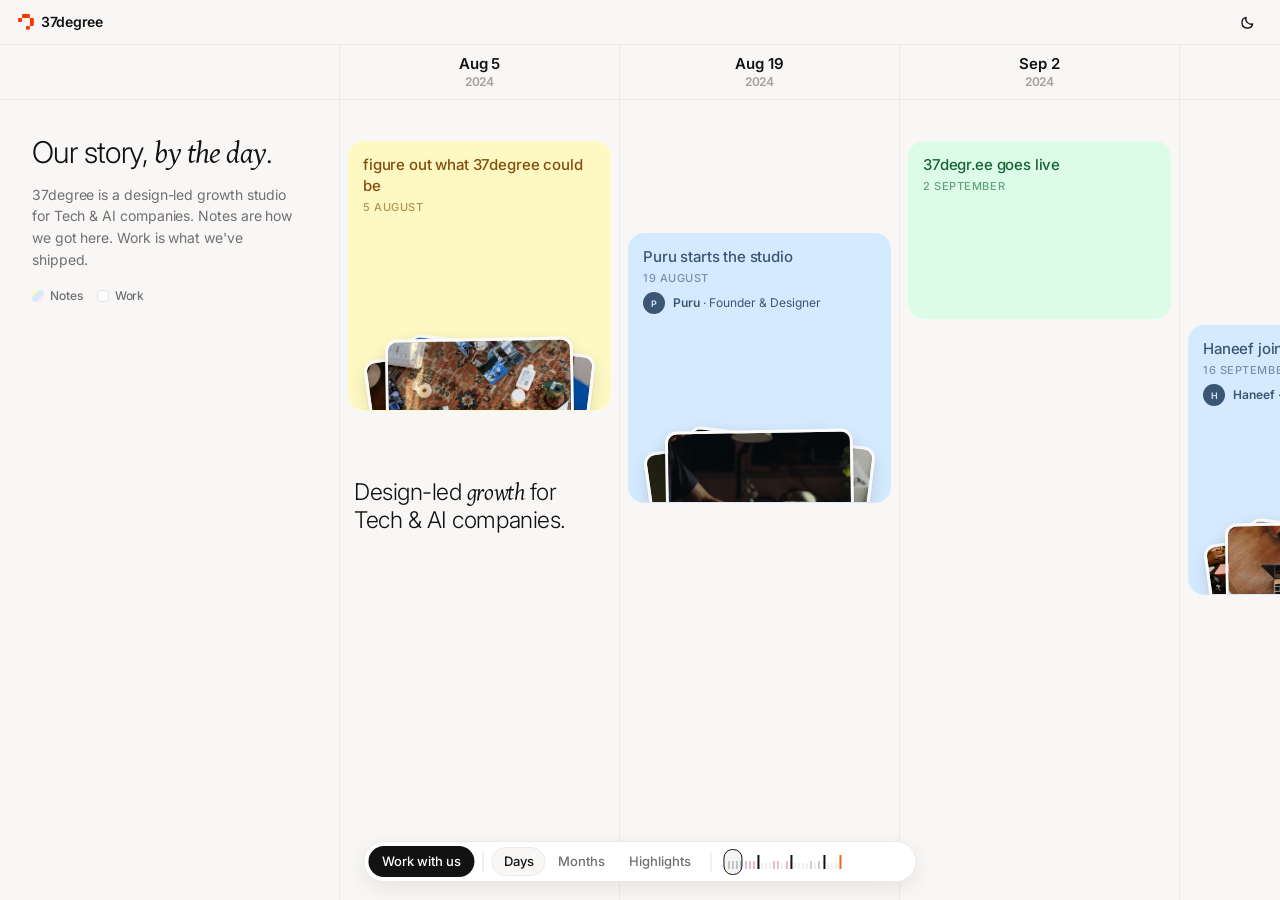
==== index.html @ 948eab40 "37degree studio calendar site The studio's story and case studies told as a calendar, inspired by am" ====
<!doctype html>
<html lang="en">
<head>
  <meta charset="utf-8">
  <meta name="viewport" content="width=device-width, initial-scale=1">
  <title>37degree — Calendar</title>
  <meta name="description" content="Our calendar. How 37degree started, and everything we've shipped since — on the day it happened.">
  <link rel="icon" href="assets/img/mark.svg" type="image/svg+xml">
  <link rel="preconnect" href="https://fonts.googleapis.com">
  <link rel="preconnect" href="https://fonts.gstatic.com" crossorigin>
  <link href="https://fonts.googleapis.com/css2?family=Gentium+Plus:ital@1&family=Inter:wght@300;400;500;600&display=swap" rel="stylesheet">
  <link rel="stylesheet" href="css/site.css">
  <script>try { const t = localStorage.getItem('37cal.theme'); if (t) document.documentElement.dataset.theme = t; } catch (_) {}</script>
</head>
<body>
  <div class="strip">
    <span class="mark" aria-label="37degree">
      <svg viewBox="140 140 560 560" width="16" height="16" aria-hidden="true"><path fill="#FF3600" d="M172.635 281.507c-15.807 0-28.621 12.79-28.621 28.568v80.357c0 15.778 12.814 28.568 28.621 28.568h80.25c15.808 0 28.622-12.79 28.622-28.568V281.507zm137.494-137.493c-15.808 0-28.622 12.79-28.622 28.568v108.925H419V144.014zm137.493 412.479c-15.807 0-28.622 12.791-28.622 28.569v80.356c0 15.778 12.815 28.569 28.622 28.569h80.25c15.807 0 28.622-12.791 28.622-28.569V556.493zM419 144.014v137.493h137.494V172.582c0-15.778-12.815-28.568-28.622-28.568zm137.494 137.493V419h137.493V310.075c0-15.778-12.815-28.568-28.622-28.568zm0 137.493v137.493h108.871c15.807 0 28.622-12.79 28.622-28.568V419z"/></svg>
      37degree
    </span>
    <button class="theme-btn" aria-label="Switch light or dark">
      <svg class="moon" width="15" height="15" viewBox="0 0 16 16" aria-hidden="true"><path d="M13.5 9.6A5.8 5.8 0 0 1 6.4 2.5a5.8 5.8 0 1 0 7.1 7.1Z" fill="none" stroke="currentColor" stroke-width="1.4" stroke-linejoin="round"/></svg>
      <svg class="sun" width="15" height="15" viewBox="0 0 16 16" aria-hidden="true"><circle cx="8" cy="8" r="3" fill="none" stroke="currentColor" stroke-width="1.4"/><path d="M8 1.5v1.6M8 12.9v1.6M1.5 8h1.6M12.9 8h1.6M3.4 3.4l1.1 1.1M11.5 11.5l1.1 1.1M3.4 12.6l1.1-1.1M11.5 4.5l1.1-1.1" stroke="currentColor" stroke-width="1.4" stroke-linecap="round"/></svg>
    </button>
  </div>

  <main class="stage">
    <div class="timeline" tabindex="0" aria-label="Studio calendar, scroll sideways"><div class="track"></div></div>
    <div class="agenda" aria-label="Studio calendar"></div>
  </main>

  <div class="dynbar">
    <a class="dyn-cta" href="mailto:puru@37degr.ee?cc=haneef@37degr.ee&amp;subject=Work%20with%2037degree">Work with us</a>
    <span class="dyn-div" aria-hidden="true"></span>
    <div class="dyn-seg" role="radiogroup" aria-label="Zoom level">
      <span class="dyn-ind" aria-hidden="true"></span>
      <button role="radio" data-view="days">Days</button>
      <button role="radio" data-view="months">Months</button>
      <button role="radio" data-view="highlights">Highlights</button>
    </div>
    <span class="dyn-div" aria-hidden="true"></span>
    <div class="minimap" role="slider" tabindex="0" aria-label="Position in the timeline" aria-valuemin="0" aria-valuemax="100" aria-valuenow="0">
      <div class="minimap__ticks"></div>
      <div class="minimap__win"></div>
    </div>
    <div class="dyn-owner" aria-live="polite"><i class="dyn-av"></i><span class="dyn-who"></span></div>
  </div>

  <div class="focus" hidden></div>
  <div class="ghost" hidden></div>
  <div class="note" role="dialog" aria-modal="true" hidden></div>

  <div class="scrim" hidden></div>
  <div class="flylayer" aria-hidden="true"></div>
  <aside class="sheet" role="dialog" aria-modal="true" aria-label="Case study" hidden></aside>

  <script src="js/data.js"></script>
  <script src="js/app.js"></script>
</body>
</html>
---- css/site.css ----
/* 37degree — studio calendar, v2 */

:root {
  --ink: #121212;
  --ink-soft: #1C1C1C;
  --ink-2: #242424;
  --muted: #707070;
  --paper: #F9F7F6;
  --paper-2: #FFFFFF;
  --line: #E0E0E0;
  --line-2: #ECEAE8;
  --brand: #FD611E;
  --faint: #A3A09D;
  --veil: rgba(249, 247, 246, .58);
  --dark-img: #000;
  color-scheme: light;

  --font-sans: "Inter", system-ui, sans-serif;
  --font-accent: "Gentium Plus", Georgia, serif;

  --r-pill: 999px;
  --r-card: 16px;
  --r-big: 24px;
  --r-inner: 10px;

  --top: 44px;
  --head: 56px;
  --allday: 30px;
  --col: 280px;
  --rows: 7;
  --row: clamp(62px, calc((100vh - 44px - 56px - 30px - 96px) / 7), 92px);

  --ease: cubic-bezier(.2, .8, .2, 1);
  --spring: cubic-bezier(.3, 1.35, .5, 1);
  --float: 0 1px 2px rgba(18, 18, 18, .04), 0 18px 48px rgba(18, 18, 18, .10);
}

/* ── Dark ──────────────────────────────────────────── */
:root[data-theme="dark"] {
  --ink: #F1EEEA;
  --ink-soft: #D8D4CF;
  --muted: #9C9893;
  --paper: #121212;
  --paper-2: #1B1B1B;
  --line: #303030;
  --line-2: #272727;
  --faint: #66625E;
  --veil: rgba(18, 18, 18, .6);
  --float: 0 1px 2px rgba(0, 0, 0, .3), 0 18px 48px rgba(0, 0, 0, .45);
  color-scheme: dark;
}
@media (prefers-color-scheme: dark) {
  :root:not([data-theme="light"]) {
    --ink: #F1EEEA;
    --ink-soft: #D8D4CF;
    --muted: #9C9893;
    --paper: #121212;
    --paper-2: #1B1B1B;
    --line: #303030;
    --line-2: #272727;
    --faint: #66625E;
    --veil: rgba(18, 18, 18, .6);
    --float: 0 1px 2px rgba(0, 0, 0, .3), 0 18px 48px rgba(0, 0, 0, .45);
    color-scheme: dark;
  }
  :root:not([data-theme="light"]) .tint-yellow { --bg: #33301A; --fg: #FCE68A; }
  :root:not([data-theme="light"]) .tint-blue   { --bg: #1B2A3B; --fg: #BCD8FA; }
  :root:not([data-theme="light"]) .tint-pink   { --bg: #37202D; --fg: #F9C6E0; }
  :root:not([data-theme="light"]) .tint-green  { --bg: #18301F; --fg: #B6EFC9; }
  :root:not([data-theme="light"]) .tint-purple { --bg: #2A2038; --fg: #E2CCFB; }
  :root:not([data-theme="light"]) .tint-orange { --bg: #392517; --fg: #FDD3A8; }
}
:root[data-theme="dark"] .tint-yellow { --bg: #33301A; --fg: #FCE68A; }
:root[data-theme="dark"] .tint-blue   { --bg: #1B2A3B; --fg: #BCD8FA; }
:root[data-theme="dark"] .tint-pink   { --bg: #37202D; --fg: #F9C6E0; }
:root[data-theme="dark"] .tint-green  { --bg: #18301F; --fg: #B6EFC9; }
:root[data-theme="dark"] .tint-purple { --bg: #2A2038; --fg: #E2CCFB; }
:root[data-theme="dark"] .tint-orange { --bg: #392517; --fg: #FDD3A8; }

* { box-sizing: border-box; }
html, body {
  margin: 0; height: 100%;
  background: var(--paper); color: var(--ink);
  font: 400 15px/1.5 var(--font-sans);
  letter-spacing: -0.005em;
  -webkit-font-smoothing: antialiased;
  overflow: hidden;
}
button { font: inherit; color: inherit; background: none; border: 0; padding: 0; cursor: pointer; }
img { display: block; max-width: 100%; }
a { color: inherit; }
em { font-family: var(--font-accent); font-style: italic; font-weight: 400; }
:focus-visible { outline: 2px solid var(--ink); outline-offset: 3px; border-radius: 6px; }

.meta { font: 500 11px/1.2 var(--font-sans); letter-spacing: .05em; text-transform: uppercase; color: var(--muted); }
.pill {
  display: inline-flex; align-items: center; gap: 6px;
  padding: 5px 10px; border-radius: var(--r-pill);
  border: 1px solid var(--line); background: var(--paper-2);
  font: 500 12px/1 var(--font-sans); color: var(--ink); white-space: nowrap; text-decoration: none;
}
.btn {
  display: inline-flex; align-items: center; justify-content: center; gap: 8px;
  padding: 12px 18px; border-radius: 22px;
  font: 500 14px/1 var(--font-sans); letter-spacing: -0.01em; text-decoration: none;
  background: var(--ink); color: var(--paper-2); border: 1px solid var(--ink);
  transition: background .2s, border-color .2s, transform .15s;
}
.btn:hover { background: var(--brand); border-color: var(--brand); }
.btn:active { transform: scale(.97); }

/* ── Top strip: just the mark and one way in ─────────── */
.strip {
  position: fixed; inset: 0 0 auto 0; z-index: 40;
  height: var(--top);
  display: flex; align-items: center; justify-content: space-between;
  padding: 0 18px;
  background: var(--paper);
}
.mark { display: inline-flex; align-items: center; gap: 7px; font: 600 14px/1 var(--font-sans); letter-spacing: -0.02em; }
.strip__cta {
  font: 500 13px/1 var(--font-sans); text-decoration: none; color: var(--ink);
  padding: 8px 12px; border-radius: var(--r-pill); transition: background .2s, color .2s;
}
.strip__cta:hover { background: var(--ink); color: var(--paper-2); }

/* ── Timeline ───────────────────────────────────────── */
.stage { position: fixed; inset: var(--top) 0 0 0; }
.timeline { height: 100%; overflow: auto; scrollbar-width: none; overscroll-behavior: contain; }
.timeline::-webkit-scrollbar { display: none; }
.timeline:focus-visible { outline: none; }
.track { position: relative; display: flex; min-height: 100%; width: max-content; user-select: none; }

.col { position: relative; flex: 0 0 var(--col); border-right: 1px solid var(--line-2); }
.col-head {
  position: sticky; top: 0; z-index: 6;
  height: var(--head);
  display: flex; flex-direction: column; align-items: center; justify-content: center; gap: 1px;
  background: var(--paper);
  border-top: 1px solid var(--line-2);
  border-bottom: 1px solid var(--line-2);
}
.col-head .d { font: 600 15px/1.25 var(--font-sans); letter-spacing: -0.01em; }
.col-head .y { font: 600 12px/1.2 var(--font-sans); color: var(--faint); }
.col-body {
  display: grid;
  grid-template-rows: repeat(var(--rows), var(--row));
  column-gap: 6px;
  padding: calc(var(--allday) + 8px) 8px 96px;
}

.allday-bar {
  position: absolute; z-index: 5;
  top: calc(var(--head) + 6px); height: 22px;
  display: flex; align-items: center; gap: 6px;
  padding: 0 10px; border-radius: var(--r-pill);
  background: var(--paper-2); color: var(--ink); border: 1px solid var(--line);
  font: 500 11px/1 var(--font-sans); white-space: nowrap; overflow: hidden;
  transition: border-color .2s;
}
.allday-bar:hover { border-color: var(--ink); }
.allday-bar span { color: var(--muted); }

/* ── Cards: notes are pastel sticky notes, work is white ── */
.card {
  position: relative;
  display: flex; flex-direction: column; justify-content: space-between; gap: 8px;
  min-height: 0; min-width: 0;
  margin: 3px 0;
  padding: 12px 14px 13px;
  border-radius: var(--r-card);
  text-align: left;
  overflow: hidden;
  transition: transform .15s ease, opacity .3s;
}
button.card:hover { transform: scale(.97); }
button.card:active { transform: scale(.95); }
.card.is-lifted { opacity: 0; }
.card__title { font: 500 15px/1.4 var(--font-sans); letter-spacing: -0.01em; transition: opacity .3s; }
.card__date { font: 500 11px/1 var(--font-sans); letter-spacing: .05em; text-transform: uppercase; color: var(--muted); margin-top: 6px; }
.card.is-visited .card__title { opacity: .5; }
.card.is-visited:hover .card__title { opacity: 1; }

/* pastel pairs: a soft background with dark text of the same hue */
.tint-yellow { --bg: #FEF9C3; --fg: #854D0E; }
.tint-blue   { --bg: #D5EAFF; --fg: #3B5675; }
.tint-pink   { --bg: #FCE7F3; --fg: #9D174D; }
.tint-green  { --bg: #DCFCE7; --fg: #166534; }
.tint-purple { --bg: #F3E8FF; --fg: #6B21A8; }
.tint-orange { --bg: #FFEDD5; --fg: #9A3412; }

/* note */
.note-card { background: var(--bg); color: var(--fg); border: 1px solid transparent; }
.note-card .card__date { color: var(--fg); opacity: .6; }
.note-card .by { display: flex; align-items: center; gap: 8px; font: 400 12px/1.3 var(--font-sans); color: var(--fg); }
.note-card .by b { font-weight: 600; }
.note-card .avatar { background: var(--fg); color: var(--bg); }
.note-card q {
  font: 400 13px/1.45 var(--font-sans); color: var(--fg); quotes: "“" "”";
  display: -webkit-box; -webkit-line-clamp: 3; -webkit-box-orient: vertical; overflow: hidden;
}
.note-card .num { font: 500 30px/1 var(--font-sans); letter-spacing: -0.03em; }
.logo {
  display: inline-block; flex: none; aspect-ratio: var(--ar);
  background: currentColor;
  -webkit-mask: var(--src) center / contain no-repeat; mask: var(--src) center / contain no-repeat;
}
.note-card .logos { display: flex; align-items: center; gap: 12px; flex-wrap: wrap; opacity: .85; }

.card--quote {
  background: none; border: 0; padding: 8px 6px; justify-content: center;
  font: 300 23px/1.18 var(--font-sans); letter-spacing: -0.02em;
}

.card--slot { background: transparent; border: 1.5px dashed var(--line); justify-content: flex-start; }
.card--slot .plus { width: 28px; height: 28px; border-radius: var(--r-pill); border: 1px solid var(--line); display: grid; place-items: center; transition: background .2s, color .2s, border-color .2s, transform .35s var(--spring); }
.card--slot p { margin: 0; font: 400 13px/1.45 var(--font-sans); color: var(--muted); }
.card--slot:hover { border-color: var(--brand); }
.card--slot:hover .plus { background: var(--brand); border-color: var(--brand); color: #fff; transform: rotate(90deg); }

/* work */
.work-card { background: var(--paper-2); color: var(--ink); border: 1px solid var(--line-2); }
.work-card .kicker { display: flex; align-items: center; gap: 6px; font: 500 10px/1 var(--font-sans); letter-spacing: .06em; text-transform: uppercase; color: var(--muted); margin-bottom: 6px; }
.work-card .kicker::before { content: ""; width: 5px; height: 5px; border-radius: var(--r-pill); background: var(--ink); }
.work-card .num { font: 500 32px/1 var(--font-sans); letter-spacing: -0.03em; }
.work-card .thumb { flex: 1; min-height: 0; border-radius: var(--r-inner); overflow: hidden; }
.work-card .thumb img { width: 100%; height: 100%; object-fit: cover; object-position: top; transition: transform .6s var(--ease); }
.work-card:hover .thumb img { transform: scale(1.05); }
.work-card .play { width: 26px; height: 26px; border-radius: var(--r-pill); background: var(--paper); border: 1px solid var(--line-2); display: grid; place-items: center; position: relative; z-index: 1; }
.work-card .poster { position: absolute; right: -62%; top: 10px; bottom: 10px; width: 58%; border-radius: var(--r-inner); overflow: hidden; border: 1px solid var(--line-2); transition: right .45s var(--spring); }
.work-card .poster img { width: 100%; height: 100%; object-fit: cover; }
.work-card:hover .poster { right: 10px; }
.work-card .row { position: relative; z-index: 1; }

/* the project itself: a white card holding its work */
.card--case { padding: 12px; gap: 10px; justify-content: flex-start; }
.card--case .case-top { display: flex; justify-content: space-between; align-items: center; gap: 8px; }
.card--case .case-top .client { font: 600 13px/1 var(--font-sans); letter-spacing: -0.01em; }
.card--case .case-top .pill { padding: 4px 8px; font-size: 11px; background: var(--paper); border-color: transparent; }
.card--case .card__title { font: 500 17px/1.22 var(--font-sans); letter-spacing: -0.02em; }
.card--case .frame { flex: 1; min-height: 0; border-radius: var(--r-inner); overflow: hidden; border: 1px solid var(--line-2); background: var(--paper); }
.card--case .frame img { width: 100%; height: 100%; object-fit: cover; object-position: top center; transition: transform .7s var(--ease); }
.card--case:hover .frame img { transform: scale(1.04); }
.card--case.is-flown .frame { visibility: hidden; }

/* stacked prints (snippets) */
.stack { position: relative; flex: 1; min-height: 70px; }
.stack img {
  position: absolute; left: 8%; top: 6px; width: 84%; height: calc(100% - 12px);
  object-fit: cover; border-radius: var(--r-inner);
  border: 1px solid rgba(18, 18, 18, .08); box-shadow: 0 1px 3px rgba(18, 18, 18, .14);
  transition: transform .35s var(--spring);
}
.stack img:nth-child(1) { transform: rotate(-4deg); }
.stack img:nth-child(2) { transform: rotate(3deg); }
button.card:hover .stack img:nth-child(1) { transform: rotate(-8deg) translate(-8px, -2px); }
button.card:hover .stack img:nth-child(2) { transform: rotate(7deg) translate(8px, -2px); }

.avatar {
  display: inline-grid; place-items: center; flex: none;
  width: 22px; height: 22px; border-radius: var(--r-pill);
  background: var(--ink); color: var(--paper-2);
  font: 600 9px/1 var(--font-sans); overflow: hidden;
}
.avatar img { width: 100%; height: 100%; object-fit: cover; }
.avatar--lg { width: 64px; height: 64px; font-size: 22px; font-weight: 500; }
.avatar--md { width: 28px; height: 28px; font-size: 11px; }

body.draft .is-tbc { outline: 1.5px dashed var(--brand); outline-offset: 2px; }

/* ── Intro + ends ──────────────────────────────────── */
.col--intro { flex-basis: 340px; }
.intro { padding: 36px 32px; display: flex; flex-direction: column; gap: 14px; }
.intro h1 { margin: 0; font: 300 30px/1.12 var(--font-sans); letter-spacing: -0.02em; }
.intro p { margin: 0; font: 400 14px/1.55 var(--font-sans); color: var(--muted); max-width: 270px; }
.legend { display: flex; gap: 14px; margin-top: 6px; font: 500 12px/1 var(--font-sans); color: var(--muted); }
.legend span { display: inline-flex; align-items: center; gap: 6px; }
.legend i { width: 12px; height: 12px; border-radius: 4px; }
.legend .n { background: linear-gradient(135deg, #FEF9C3 0 33%, #D5EAFF 33% 66%, #FCE7F3 66%); }
.legend .w { background: var(--paper-2); border: 1px solid var(--line); }

.col--today .col-head .d { color: var(--brand); }
.nowline { position: absolute; left: -1px; top: 0; bottom: 0; width: 2px; background: var(--brand); z-index: 7; pointer-events: none; }
.nowline::before { content: ""; position: absolute; left: -4px; top: calc(var(--head) / 2 - 5px); width: 10px; height: 10px; border-radius: var(--r-pill); background: var(--brand); }

.col--end { flex-basis: 340px; border-right: 0; }
.outro { padding: 36px 32px; display: flex; flex-direction: column; gap: 14px; }
.outro h2 { margin: 0; font: 300 26px/1.15 var(--font-sans); letter-spacing: -0.02em; }
.outro .who { display: grid; gap: 6px; }
.outro .who a { display: flex; align-items: center; gap: 10px; text-decoration: none; font: 500 14px/1.2 var(--font-sans); }
.outro .who a span { display: block; font: 400 12px/1.3 var(--font-sans); color: var(--muted); }
.outro .who a:hover b { text-decoration: underline; }
.outro small { font: 400 12px/1.5 var(--font-sans); color: var(--muted); }
.outro small a { color: var(--muted); }

/* ── Zoom levels ───────────────────────────────────── */
.col.is-month { flex-basis: calc(var(--col) * var(--lanes, 1)); }
.col-body.is-compact { grid-template-rows: repeat(var(--crows, 7), 72px); grid-auto-flow: column; grid-auto-columns: minmax(0, 1fr); }
.is-compact .card { justify-content: center; gap: 2px; padding: 10px 12px; }
.is-compact .card .stack, .is-compact .card .thumb, .is-compact .card .poster, .is-compact .card .logos,
.is-compact .card q, .is-compact .card .by, .is-compact .card .frame, .is-compact .card .kicker, .is-compact .card .case-top, .is-compact .card--slot p { display: none; }
.is-compact .card__title { font-size: 13px; display: -webkit-box; -webkit-line-clamp: 2; -webkit-box-orient: vertical; overflow: hidden; }
.is-compact .card__date { margin-top: 2px; }
.is-compact .card--quote { font-size: 16px; }
.is-compact .num { font-size: 18px !important; }
.col.is-highlight { flex-basis: 320px; }

/* Months: a month calendar, the month's moment, then the agenda */
.col.is-month { flex-basis: 300px; display: flex; flex-direction: column; }
.mbody {
  flex: 1; min-height: 0; overflow-y: auto; scrollbar-width: none;
  display: flex; flex-direction: column; gap: 14px;
  padding: calc(var(--allday) + 12px) 14px 96px;
}
.mbody::-webkit-scrollbar { display: none; }
.mcal { display: grid; grid-template-columns: repeat(7, 1fr); row-gap: 2px; text-align: center; padding: 10px 6px; border-radius: var(--r-card); background: var(--paper-2); border: 1px solid var(--line-2); }
.mcal__w { font: 600 10px/1 var(--font-sans); color: var(--faint); padding: 2px 0 8px; }
.mcal__d {
  position: relative; z-index: 0; height: 28px;
  display: grid; place-items: center;
  font: 500 12px/1 var(--font-sans); color: var(--muted);
}
.mcal__d::before {
  content: ""; position: absolute; z-index: -1; left: 50%; top: 50%;
  width: 25px; height: 25px; margin: -12.5px 0 0 -12.5px; border-radius: var(--r-pill);
  transition: transform .3s var(--spring);
}
.mcal__d.in-range { background: color-mix(in srgb, var(--ink) 6%, transparent); }
.mcal__d.is-note { color: var(--fg); font-weight: 600; }
.mcal__d.is-note::before { background: var(--bg); }
.mcal__d.is-work { color: var(--paper-2); font-weight: 600; }
.mcal__d.is-work::before { background: var(--ink); }
.mcal__d.is-today { color: var(--brand); font-weight: 600; }
.mcal__d.is-today::before { box-shadow: inset 0 0 0 1.5px var(--brand); }
button.mcal__d:hover::before { transform: scale(1.18); }
.mhero { height: 196px; flex: none; }
.mhero .card { height: 100%; margin: 0; }
.mhero .card--slot { height: 150px; }
.mhero:has(.card--slot) { height: auto; }
.msum { font: 500 11px/1 var(--font-sans); letter-spacing: .05em; text-transform: uppercase; color: var(--faint); padding: 0 4px; }
.mlist { display: grid; gap: 2px; margin-top: -6px; }
.mrow {
  display: grid; grid-template-columns: 8px minmax(0, 1fr) auto; align-items: center; gap: 10px;
  padding: 9px 10px; border-radius: 10px; text-align: left;
  font: 500 13px/1.3 var(--font-sans); color: var(--ink);
  transition: background .2s, opacity .3s;
}
button.mrow:hover { background: var(--paper-2); }
.mrow i { width: 8px; height: 8px; border-radius: var(--r-pill); background: var(--fg, var(--line)); }
.mrow.is-work i { border-radius: 2px; background: var(--ink); }
.mrow .t { white-space: nowrap; overflow: hidden; text-overflow: ellipsis; }
.mrow .d { font: 500 11px/1 var(--font-sans); color: var(--faint); }
.mrow.is-visited .t { opacity: .5; }
.mrow.is-lifted, .mcal__d.is-lifted { opacity: 0; }
.mquote { padding: 4px 10px; font: 300 16px/1.25 var(--font-sans); letter-spacing: -0.02em; color: var(--ink); }

/* ── Bottom bar: CTA · zoom · where you are ───────────── */
.dynbar {
  position: fixed; left: 50%; bottom: 18px; z-index: 75;
  transform: translateX(-50%);
  display: flex; align-items: center; gap: 4px;
  padding: 4px;
  background: var(--paper-2); border: 1px solid var(--line-2); border-radius: var(--r-pill);
  box-shadow: 0 6px 20px rgba(18, 18, 18, .08);
  transition: left .5s var(--ease), background .3s, border-color .3s;
}
.dyn-cta {
  padding: 9px 14px; border-radius: var(--r-pill);
  background: var(--ink); color: var(--paper-2);
  font: 500 13px/1 var(--font-sans); text-decoration: none; white-space: nowrap;
  transition: background .2s, color .2s;
}
.dyn-cta:hover { background: var(--brand); color: #fff; }
.dyn-div { width: 1px; height: 20px; background: var(--line); margin: 0 4px; }
.dyn-seg { position: relative; display: flex; }
.dyn-seg button {
  position: relative; z-index: 1;
  padding: 8px 12px; border-radius: var(--r-pill);
  font: 500 13px/1 var(--font-sans); color: var(--muted);
  transition: color .25s;
}
.dyn-seg button:hover, .dyn-seg button[aria-checked="true"] { color: var(--ink); }
.dyn-ind {
  position: absolute; top: 0; bottom: 0; left: 0; width: 60px;
  border-radius: var(--r-pill); background: var(--paper); border: 1px solid var(--line-2);
}
.dyn-seg.is-ready .dyn-ind { transition: left .4s var(--spring), width .4s var(--spring); }

.minimap { position: relative; width: 180px; height: 30px; margin: 0 8px 0 4px; cursor: pointer; touch-action: none; }
.minimap__ticks { position: absolute; inset: 0; }
.minimap__ticks i { position: absolute; bottom: 8px; width: 1px; height: 6px; background: var(--line); }
.minimap__ticks i.is-note { background: var(--fg); opacity: .55; height: 8px; }
.minimap__ticks i.is-case { height: 14px; width: 2px; background: var(--ink); opacity: 1; }
.minimap__ticks i.is-today { height: 14px; width: 2px; background: var(--brand); opacity: 1; }
.minimap__win { position: absolute; top: 2px; bottom: 2px; border: 1.5px solid var(--ink); border-radius: 9px; background: color-mix(in srgb, var(--ink) 5%, transparent); }
.minimap:hover .minimap__win { background: color-mix(in srgb, var(--ink) 10%, transparent); }

.dyn-owner { display: none; align-items: center; gap: 8px; padding: 5px 14px 5px 5px; font: 500 13px/1 var(--font-sans); color: var(--fg, var(--ink)); white-space: nowrap; }
.dyn-av { display: inline-grid; place-items: center; width: 22px; height: 22px; border-radius: var(--r-pill); background: var(--fg, var(--ink)); color: var(--bg, var(--paper-2)); font: 600 9px/1 var(--font-sans); font-style: normal; overflow: hidden; }
.dyn-av img { width: 100%; height: 100%; object-fit: cover; }
.dyn-av.is-logo { background: var(--paper); color: var(--ink); border: 1px solid var(--line-2); padding: 3px; }
.dynbar.is-owner { background: var(--bg, var(--paper-2)); }
.dynbar.is-owner[class*="tint-"] { border-color: transparent; }
.dynbar.is-owner > :not(.dyn-owner) { display: none; }
.dynbar.is-owner .dyn-owner { display: inline-flex; animation: pop .35s var(--spring); }
@keyframes pop { from { opacity: 0; transform: scale(.85); } }

/* light / dark switch */
.theme-btn { width: 30px; height: 30px; display: grid; place-items: center; border-radius: var(--r-pill); color: var(--ink); transition: background .2s; }
.theme-btn:hover { background: var(--line-2); }
.theme-btn .sun { display: none; }
:root[data-theme="dark"] .theme-btn .sun { display: block; }
:root[data-theme="dark"] .theme-btn .moon { display: none; }
@media (prefers-color-scheme: dark) {
  :root:not([data-theme="light"]) .theme-btn .sun { display: block; }
  :root:not([data-theme="light"]) .theme-btn .moon { display: none; }
}

/* ── Note: lifts out of the grid, everything else blurs ── */
.focus {
  position: fixed; inset: 0; z-index: 60;
  background: var(--veil);
  backdrop-filter: blur(12px) saturate(.9); -webkit-backdrop-filter: blur(12px) saturate(.9);
  opacity: 0; transition: opacity .3s ease;
}
.focus.is-in { opacity: 1; }
.ghost {
  position: fixed; z-index: 69;
  background: var(--bg, var(--paper-2)); border: 1px solid var(--line-2); border-radius: var(--r-big);
  box-shadow: var(--float);
  pointer-events: none;
}
.note {
  position: fixed; z-index: 70;
  left: 50%; top: 50%;
  width: min(460px, calc(100vw - 24px));
  max-height: calc(100vh - 120px); overflow-y: auto;
  transform: translate(-50%, -50%);
  background: var(--bg, var(--paper-2)); color: var(--fg, var(--ink));
  border: 1px solid var(--line-2); border-radius: var(--r-big);
  box-shadow: var(--float);
}
.note[class*="tint-"], .ghost[class*="tint-"] { border-color: transparent; }
.note[class*="tint-"] .meta { color: var(--fg); opacity: .6; }
.note[class*="tint-"] .note__body p, .note[class*="tint-"] .quote { color: var(--fg); }
.note[class*="tint-"] .note__foot { border-top-color: color-mix(in srgb, var(--fg) 14%, transparent); }
.note[class*="tint-"] .avatar { background: var(--fg); color: var(--bg); }
.note[class*="tint-"] .pill { background: color-mix(in srgb, var(--fg) 10%, transparent); border-color: transparent; color: var(--fg); }
.note[class*="tint-"] .note__x:hover { background: color-mix(in srgb, var(--fg) 10%, transparent); }
.note[class*="tint-"] .logo-grid div { background: color-mix(in srgb, var(--fg) 6%, transparent); border-color: transparent; }
.note.is-ghosting { visibility: hidden; }
.note > * { opacity: 0; transition: opacity .22s ease; }
.note.is-in > * { opacity: 1; }
.note--wide { width: min(560px, calc(100vw - 24px)); }
.note__body { padding: 26px 26px 22px; }
.note__body h3 { margin: 8px 0 10px; font: 500 24px/1.2 var(--font-sans); letter-spacing: -0.02em; }
.note__body p { margin: 0; font: 400 15px/1.6 var(--font-sans); color: var(--ink-soft); }
.note__foot { display: flex; align-items: center; gap: 10px; padding: 12px 14px 12px 20px; border-top: 1px solid var(--line-2); font: 500 13px/1 var(--font-sans); }
.note__x { margin-left: auto; width: 30px; height: 30px; display: grid; place-items: center; border-radius: var(--r-pill); }
.note__x:hover { background: var(--paper); }
.note .big { font: 500 56px/1 var(--font-sans); letter-spacing: -0.04em; margin: 10px 0 6px; }
.note .quote { font: 300 21px/1.42 var(--font-sans); letter-spacing: -0.01em; margin: 6px 0 0; color: var(--ink); }
.note .profile { display: flex; flex-direction: column; gap: 14px; }
.note .links { display: flex; flex-wrap: wrap; gap: 6px; margin-top: 16px; }
.note .links a:hover { border-color: var(--ink); }
.note .logo-grid { display: grid; grid-template-columns: repeat(3, 1fr); gap: 8px; margin-top: 16px; }
.note .logo-grid div { height: 60px; display: grid; place-items: center; border: 1px solid var(--line-2); border-radius: var(--r-inner); padding: 10px 14px; }
.note .logo-grid .logo { opacity: .9; }

/* photo deck inside an open note */
.deck {
  position: relative; height: 330px; margin: 22px 0 14px;
  display: grid; place-items: center;
  cursor: pointer; user-select: none; -webkit-user-select: none;
}
.deck img {
  position: absolute; width: 228px; height: 285px;
  object-fit: cover; border-radius: 14px;
  border: 5px solid #FBFAF8; /* prints stay white in both themes */
  background: #FBFAF8;
  box-shadow: 0 2px 6px rgba(18, 18, 18, .12), 0 14px 30px rgba(18, 18, 18, .12);
  transition: transform .45s var(--spring);
}
.deck__hint {
  position: absolute; bottom: -16px; left: 50%; transform: translateX(-50%);
  font: 500 11px/1 var(--font-sans); letter-spacing: .04em; color: var(--fg, var(--muted)); opacity: .7; white-space: nowrap;
}
.note .deck + .note__body { padding-top: 22px; }
.card .stack img { border-color: color-mix(in srgb, var(--paper-2) 70%, transparent); }

/* photos peek up from the bottom edge of the card, rise on hover, fly out on click */
.card.has-photos { justify-content: flex-start; }
.card.has-photos .stack {
  --py: 52%; --sx: 14px;
  position: absolute; left: 14%; right: 14%; bottom: 0; height: 150px;
  min-height: 0; pointer-events: none;
}
button.card.has-photos:hover .stack { --py: 24%; --sx: 26px; }
.card.has-photos .stack img {
  left: 0; top: 0; width: 100%; height: 100%;
  border: 3px solid #FBFAF8; border-radius: 12px;
  box-shadow: 0 1px 2px rgba(18, 18, 18, .12), 0 8px 18px rgba(18, 18, 18, .12);
  transition: transform .5s var(--spring);
}
.card.has-photos .stack img:nth-child(1),
button.card.has-photos:hover .stack img:nth-child(1) { transform: translate(calc(var(--sx) * -1), calc(var(--py) + 10px)) rotate(-8deg); }
.card.has-photos .stack img:nth-child(2),
button.card.has-photos:hover .stack img:nth-child(2) { transform: translate(var(--sx), calc(var(--py) + 6px)) rotate(7deg); }
.card.has-photos .stack img:nth-child(3) { transform: translate(0, var(--py)) rotate(-1deg); }
.print-fly {
  position: fixed; margin: 0; object-fit: cover;
  border: 4px solid #FBFAF8; border-radius: 12px; background: #FBFAF8;
  box-shadow: 0 2px 6px rgba(18, 18, 18, .14), 0 16px 34px rgba(18, 18, 18, .16);
}

.story { position: relative; aspect-ratio: 4 / 3; background: var(--dark-img); overflow: hidden; border-radius: var(--r-big) var(--r-big) 0 0; }
.story img { position: absolute; inset: 0; width: 100%; height: 100%; object-fit: cover; opacity: 0; transform: scale(1.04); transition: opacity .4s, transform 2.8s linear; }
.story img.is-on { opacity: 1; transform: none; }
.story__bars { position: absolute; z-index: 2; left: 12px; right: 12px; top: 12px; display: flex; gap: 4px; }
.story__bars i { flex: 1; height: 2px; border-radius: 2px; background: rgba(255, 255, 255, .35); overflow: hidden; }
.story__bars i b { display: block; height: 100%; width: 0; background: #fff; }
.story__bars i.is-done b { width: 100%; }
.story__bars i.is-on b { animation: fill 2800ms linear forwards; }
@keyframes fill { to { width: 100%; } }
.story__nav { position: absolute; inset: 0; z-index: 1; display: flex; }
.story__nav button { flex: 1; }

.invite { display: grid; }
.invite input, .invite select, .invite textarea { font: 400 14px/1.4 var(--font-sans); color: var(--ink); border: 0; outline: 0; background: transparent; padding: 2px 0; width: 100%; resize: none; }
.invite .t { font: 500 22px/1.2 var(--font-sans); letter-spacing: -0.02em; padding: 4px 0 12px; border-bottom: 1px solid var(--line-2); }
.invite label { display: grid; grid-template-columns: 64px 1fr; align-items: center; gap: 10px; padding: 11px 0; border-bottom: 1px solid var(--line-2); font: 500 12px/1 var(--font-sans); color: var(--muted); }
.invite .guests { display: flex; flex-wrap: wrap; gap: 4px; }
.invite .btn { margin-top: 16px; width: 100%; }

/* ── Case sheet (work) ─────────────────────────────── */
.scrim { position: fixed; inset: 0; z-index: 50; background: var(--veil); backdrop-filter: blur(6px); -webkit-backdrop-filter: blur(6px); opacity: 0; transition: opacity .35s; }
.scrim.is-in { opacity: 1; }
.flylayer { position: fixed; inset: 0; z-index: 60; pointer-events: none; }
.flylayer img { position: fixed; margin: 0; object-fit: cover; object-position: top; border-radius: var(--r-inner); border: 1px solid rgba(18, 18, 18, .08); box-shadow: 0 2px 12px rgba(18, 18, 18, .18); background: var(--paper); will-change: transform, opacity; }
.sheet {
  position: fixed; top: 0; right: 0; bottom: 0; z-index: 70;
  width: min(720px, 100vw);
  background: var(--paper-2); border-left: 1px solid var(--line-2);
  overflow-y: auto; overscroll-behavior: contain;
  transform: translateX(102%); transition: transform .5s var(--ease);
}
.sheet.is-in { transform: none; }
.sheet__bar { position: sticky; top: 0; z-index: 2; display: flex; align-items: center; gap: 10px; height: 56px; padding: 0 14px 0 36px; background: color-mix(in srgb, var(--paper-2) 92%, transparent); backdrop-filter: blur(8px); -webkit-backdrop-filter: blur(8px); border-bottom: 1px solid var(--line-2); }
.sheet__bar .logo { color: var(--ink); }
.sheet__bar .client { font: 600 14px/1 var(--font-sans); letter-spacing: -0.02em; }
.sheet__bar .note__x { margin-left: auto; }
.sheet__body { padding: 36px 48px 120px; }
.sheet .tags { display: flex; flex-wrap: wrap; gap: 6px; }
.sheet h1 { margin: 14px 0 14px; font: 300 40px/1.06 var(--font-sans); letter-spacing: -0.02em; }
.sheet .lede { margin: 0 0 28px; font: 300 17px/1.55 var(--font-sans); color: var(--ink-soft); max-width: 560px; }
.sheet .metagrid { display: grid; grid-template-columns: 1fr 1fr; border-top: 1px solid var(--line-2); margin: 0 0 28px; }
.sheet .metagrid div { padding: 12px 0; border-bottom: 1px solid var(--line-2); }
.sheet .metagrid div:nth-child(odd) { padding-right: 16px; }
.sheet .metagrid dt { font: 500 11px/1 var(--font-sans); letter-spacing: .05em; text-transform: uppercase; color: var(--muted); margin-bottom: 6px; }
.sheet .metagrid dd { margin: 0; font: 500 14px/1.35 var(--font-sans); }
.sheet .cover { border-radius: var(--r-big); border: 1px solid var(--line-2); }
.sheet section { padding-top: 48px; scroll-margin-top: 72px; }
.sheet section.is-target h2 { animation: hl 1.6s var(--ease); }
@keyframes hl { 0%, 40% { color: var(--brand); } }
.sheet h2 { margin: 0 0 12px; font: 500 24px/1.18 var(--font-sans); letter-spacing: -0.02em; }
.sheet p { margin: 0 0 12px; font: 300 16px/1.65 var(--font-sans); max-width: 580px; }
.sheet .items { margin: 8px 0 0; padding: 0; list-style: none; border-top: 1px solid var(--line-2); }
.sheet .items li { display: grid; grid-template-columns: 180px 1fr; gap: 16px; padding: 12px 0; border-bottom: 1px solid var(--line-2); }
.sheet .items b { font: 500 14px/1.45 var(--font-sans); }
.sheet .items span { font: 300 14px/1.5 var(--font-sans); }
.sheet .gallery { display: grid; grid-template-columns: 1fr 1fr; gap: 10px; margin-top: 18px; }
.sheet .gallery.one { grid-template-columns: 1fr; }
.sheet .gallery.three { grid-template-columns: 1.3fr 1fr; }
.sheet .gallery.three img:first-child { grid-row: span 2; height: 100%; object-fit: cover; }
.sheet .gallery img { width: 100%; border-radius: var(--r-card); border: 1px solid var(--line-2); background: var(--paper); }
.sheet video { width: 100%; border-radius: var(--r-card); margin-top: 14px; background: var(--ink); }
.sheet .metrics { display: flex; flex-wrap: wrap; gap: 8px; margin-top: 18px; }
.sheet .metric { padding: 12px 16px; border: 1px solid var(--line-2); border-radius: var(--r-card); }
.sheet .metric__num { font: 500 26px/1 var(--font-sans); letter-spacing: -0.02em; }
.sheet .metric__label { font: 500 10px/1 var(--font-sans); letter-spacing: .05em; text-transform: uppercase; color: var(--muted); margin-top: 6px; }
.sheet blockquote { margin: 22px 0 0; padding: 22px; border-radius: var(--r-card); background: var(--paper); }
.sheet blockquote p { font: 300 20px/1.42 var(--font-sans); letter-spacing: -0.01em; margin: 0 0 12px; max-width: none; }
.sheet .score { margin-top: 18px; border-top: 1px solid var(--line-2); }
.sheet .score div { display: flex; justify-content: space-between; align-items: center; padding: 11px 0; border-bottom: 1px solid var(--line-2); font: 400 14px/1.3 var(--font-sans); }
.sheet .score span { display: inline-flex; align-items: center; gap: 8px; font: 500 12px/1 var(--font-sans); }
.sheet .score span i { width: 6px; height: 6px; border-radius: var(--r-pill); background: var(--ink); }
.days { margin-top: 16px; border: 1px solid var(--line-2); border-radius: var(--r-card); overflow: hidden; }
.days__head { display: grid; grid-template-columns: repeat(var(--n), 1fr); }
.days__head span { padding: 9px 0; text-align: center; font: 600 11px/1 var(--font-sans); border-right: 1px solid var(--line-2); border-bottom: 1px solid var(--line-2); }
.days__head span:last-child { border-right: 0; }
.days__grid { padding: 8px 6px; display: grid; gap: 6px; background-image: linear-gradient(to right, var(--line-2) 1px, transparent 1px); background-size: calc(100% / var(--n)) 100%; }
.days__bar { height: 30px; border-radius: var(--r-pill); background: var(--ink); color: var(--paper-2); display: flex; align-items: center; padding: 0 12px; font: 500 12px/1 var(--font-sans); white-space: nowrap; overflow: hidden; animation: grow .6s var(--ease) both; transform-origin: left; }
.days__bar span { color: color-mix(in srgb, var(--paper-2) 55%, transparent); margin-left: 6px; }
@keyframes grow { from { transform: scaleX(.2); opacity: 0; } }
.sheet__next { display: flex; align-items: center; justify-content: space-between; gap: 16px; width: 100%; margin-top: 56px; padding: 20px 22px; border: 1px solid var(--line-2); border-radius: var(--r-big); text-align: left; transition: border-color .2s; }
.sheet__next:hover { border-color: var(--ink); }
.sheet__next .t { font: 500 18px/1.25 var(--font-sans); letter-spacing: -0.02em; margin-top: 6px; }
.sheet__cta { margin-top: 10px; display: flex; align-items: center; justify-content: space-between; gap: 16px; padding: 22px; border-radius: var(--r-big); background: var(--ink); color: var(--paper-2); }
.sheet__cta .t { font: 300 22px/1.2 var(--font-sans); letter-spacing: -0.02em; }
.sheet__cta .btn { background: var(--paper-2); color: var(--ink); border-color: var(--paper-2); }
.sheet__cta .btn:hover { background: var(--brand); border-color: var(--brand); color: #fff; }

/* ── Phones: an agenda ─────────────────────────────── */
.agenda { display: none; }
@media (max-width: 760px) {
  .timeline { display: none; }
  .agenda { display: block; height: 100%; overflow-y: auto; padding: 0 14px 110px; overscroll-behavior: contain; }
  .ag-intro { padding: 22px 2px 18px; display: flex; flex-direction: column; gap: 10px; }
  .ag-intro h1 { margin: 0; font: 300 30px/1.1 var(--font-sans); letter-spacing: -0.02em; }
  .ag-intro p { margin: 0; font: 400 14px/1.55 var(--font-sans); color: var(--muted); }
  .ag-month { position: sticky; top: 0; z-index: 3; margin: 0 -14px; padding: 12px 16px 10px; background: var(--paper); border-bottom: 1px solid var(--line-2); font: 600 15px/1 var(--font-sans); letter-spacing: -0.01em; }
  .ag-month span { color: var(--faint); }
  .ag-day { display: grid; grid-template-columns: 38px 1fr; gap: 10px; padding: 10px 0; }
  .ag-date { text-align: center; padding-top: 8px; }
  .ag-date b { display: block; font: 600 17px/1 var(--font-sans); }
  .ag-date span { font: 600 10px/1 var(--font-sans); text-transform: uppercase; letter-spacing: .05em; color: var(--faint); }
  .ag-day.is-today .ag-date b { color: var(--brand); }
  .ag-cards { display: grid; gap: 6px; min-width: 0; }
  .ag-cards .card { margin: 0; min-height: 76px; }
  .ag-cards .card--case { min-height: 220px; }
  .ag-cards .card--snippets { min-height: 170px; }
  .ag-cards .card:has(.stack) { min-height: 240px; }
  .deck { height: 280px; }
  .deck img { width: 196px; height: 245px; }
  .ag-cards .work-card:has(.thumb) { min-height: 180px; }
  .ag-cards .card--quote { font-size: 22px; min-height: 0; padding: 4px 0; }
  .ag-cards .card--slot { min-height: 120px; }
  .ag-cards .card.has-photos { min-height: 210px; }
  .dyn-seg button[data-view="months"], .minimap, .dyn-seg + .dyn-div { display: none; }
  .ag-outro { padding: 28px 2px; }
  .ag-outro .outro { padding: 0; }
  .sheet { width: 100vw; border-left: 0; }
  .sheet__bar { padding: 0 10px 0 20px; }
  .sheet__body { padding: 24px 20px 110px; }
  .sheet h1 { font-size: 32px; }
  .sheet .metagrid { grid-template-columns: 1fr; }
  .sheet .items li { grid-template-columns: 1fr; gap: 2px; }
  .sheet .gallery, .sheet .gallery.three { grid-template-columns: 1fr; }
  .sheet .gallery.three img:first-child { grid-row: auto; }
  .days__bar span { display: none; }
  .days__bar { font-size: 10px; padding: 0 8px; }
}

@media (prefers-reduced-motion: reduce) {
  *, *::before, *::after { animation-duration: .01ms !important; transition-duration: .01ms !important; }
}
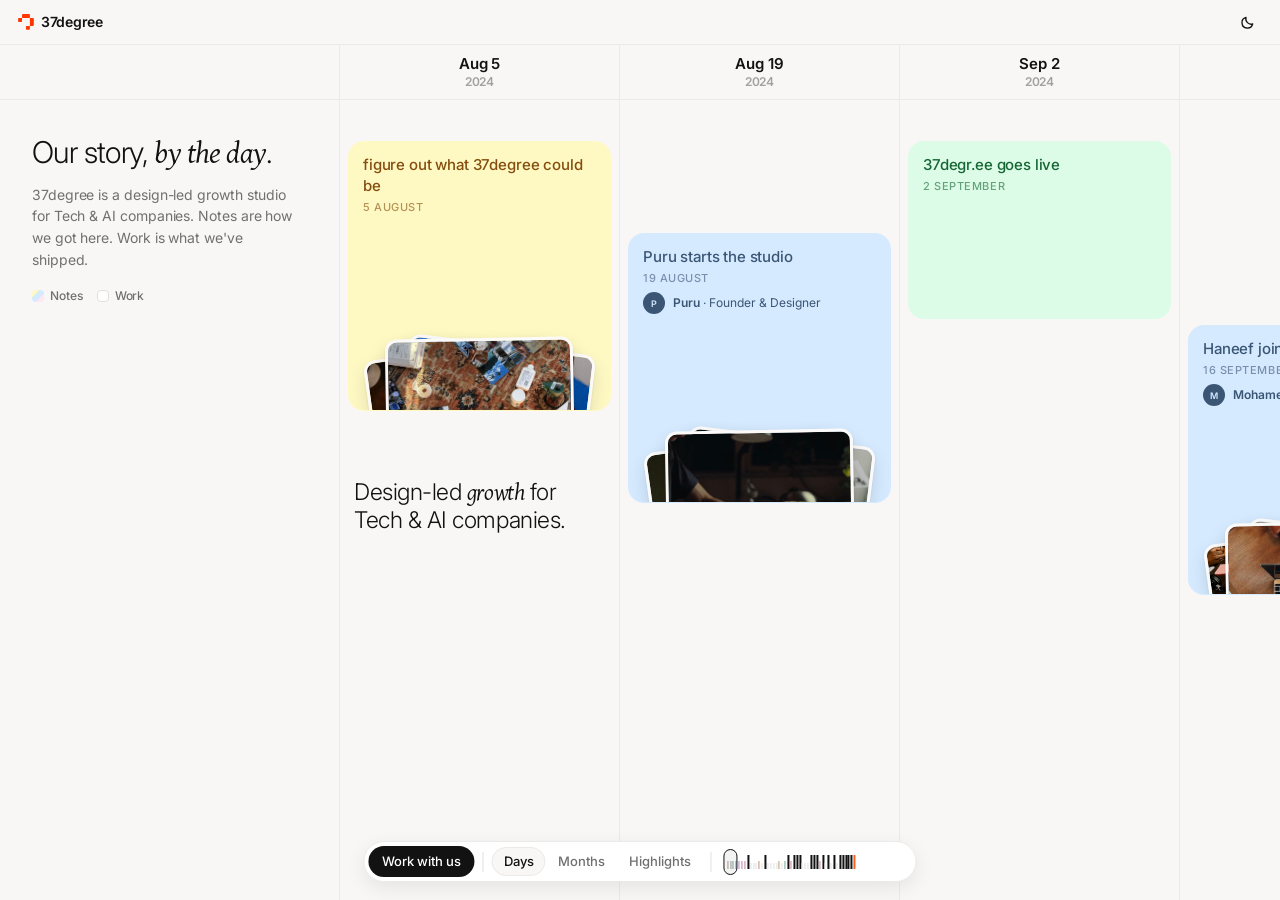
==== commit 6133a37e: "Manage the calendar from Notion (Studio CRM) The site now reads the "Website calendar" database in S" ====
--- a/index.html
+++ b/index.html
@@ -55,6 +55,7 @@
   <aside class="sheet" role="dialog" aria-modal="true" aria-label="Case study" hidden></aside>
 
   <script src="js/data.js"></script>
+  <script src="js/cms.js"></script>
   <script src="js/app.js"></script>
 </body>
 </html>
--- a/css/site.css
+++ b/css/site.css
@@ -242,6 +242,9 @@
 .card--case .frame img { width: 100%; height: 100%; object-fit: cover; object-position: top center; transition: transform .7s var(--ease); }
 .card--case:hover .frame img { transform: scale(1.04); }
 .card--case.is-flown .frame { visibility: hidden; }
+.card .tags { display: flex; flex-wrap: wrap; gap: 4px; margin-top: auto; }
+.card .tags .pill { padding: 3px 8px; font-size: 11px; background: var(--paper); border-color: transparent; color: var(--muted); }
+.allday-bar { transition: border-color .2s, top .3s var(--ease); }
 
 /* stacked prints (snippets) */
 .stack { position: relative; flex: 1; min-height: 70px; }
@@ -559,6 +562,17 @@
 .sheet .metagrid dt { font: 500 11px/1 var(--font-sans); letter-spacing: .05em; text-transform: uppercase; color: var(--muted); margin-bottom: 6px; }
 .sheet .metagrid dd { margin: 0; font: 500 14px/1.35 var(--font-sans); }
 .sheet .cover { border-radius: var(--r-big); border: 1px solid var(--line-2); }
+.sheet .linkish { font: inherit; color: inherit; text-decoration: underline; text-underline-offset: 3px; }
+.sheet .prose { padding-top: 36px; }
+.sheet .prose h3 { margin: 22px 0 8px; font: 500 18px/1.3 var(--font-sans); letter-spacing: -0.01em; }
+.sheet .prose ul, .sheet .prose ol { margin: 0 0 14px; padding-left: 20px; font: 300 16px/1.65 var(--font-sans); max-width: 580px; }
+.sheet .prose figure { margin: 18px 0; }
+.sheet .prose figure img { width: 100%; border-radius: var(--r-card); border: 1px solid var(--line-2); }
+.sheet .prose figcaption { margin-top: 6px; font: 400 12px/1.4 var(--font-sans); color: var(--muted); }
+.sheet .prose hr { border: 0; border-top: 1px solid var(--line-2); margin: 28px 0; }
+.sheet .prose .callout { padding: 14px 16px; border-radius: var(--r-card); background: var(--paper); }
+.sheet .prose blockquote { margin: 18px 0; padding: 18px; border-radius: var(--r-card); background: var(--paper); }
+.sheet .prose blockquote p { margin: 0; font-size: 18px; }
 .sheet section { padding-top: 48px; scroll-margin-top: 72px; }
 .sheet section.is-target h2 { animation: hl 1.6s var(--ease); }
 @keyframes hl { 0%, 40% { color: var(--brand); } }
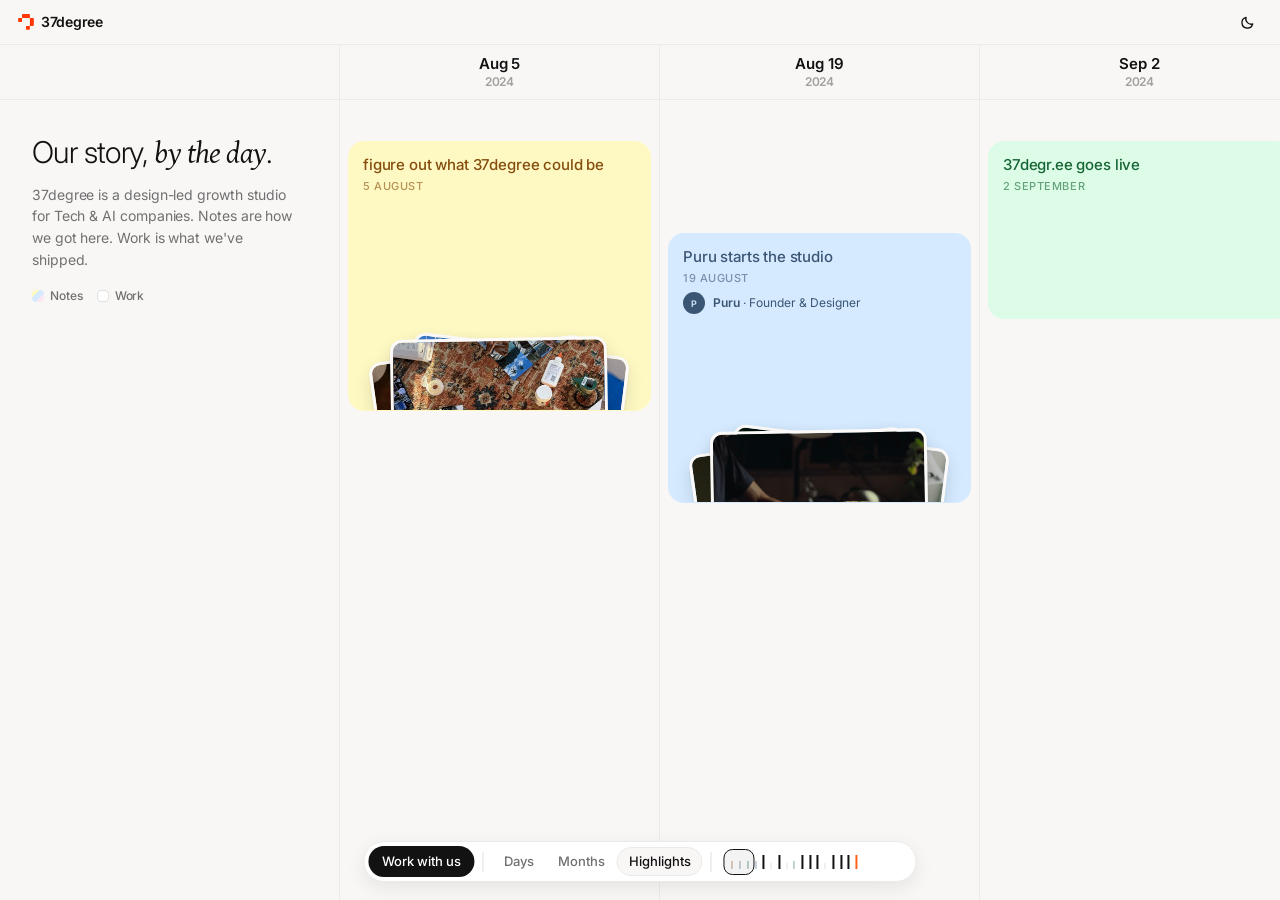
==== commit 37251e71: "Paper case studies, right-docked sheet and image viewer - Case studies and projects open as a paper " ====
--- a/index.html
+++ b/index.html
@@ -8,7 +8,7 @@
   <link rel="icon" href="assets/img/mark.svg" type="image/svg+xml">
   <link rel="preconnect" href="https://fonts.googleapis.com">
   <link rel="preconnect" href="https://fonts.gstatic.com" crossorigin>
-  <link href="https://fonts.googleapis.com/css2?family=Gentium+Plus:ital@1&family=Inter:wght@300;400;500;600&display=swap" rel="stylesheet">
+  <link href="https://fonts.googleapis.com/css2?family=Gentium+Plus:ital@1&family=Mrs+Saint+Delafield&family=Inter:wght@300;400;500;600&display=swap" rel="stylesheet">
   <link rel="stylesheet" href="css/site.css">
   <script>try { const t = localStorage.getItem('37cal.theme'); if (t) document.documentElement.dataset.theme = t; } catch (_) {}</script>
 </head>
@@ -57,5 +57,16 @@
   <script src="js/data.js"></script>
   <script src="js/cms.js"></script>
   <script src="js/app.js"></script>
+  <!-- inner shadow for the engraved signature at the end of a case study -->
+  <svg width="0" height="0" style="position:absolute" aria-hidden="true" focusable="false">
+    <filter id="engrave" x="-5%" y="-10%" width="110%" height="130%" color-interpolation-filters="sRGB">
+      <feGaussianBlur in="SourceAlpha" stdDeviation="2.4" result="blur"/>
+      <feOffset in="blur" dy="3.5" result="shifted"/>
+      <feComposite in="SourceAlpha" in2="shifted" operator="out" result="rim"/>
+      <feFlood flood-color="#000" flood-opacity=".2"/>
+      <feComposite in2="rim" operator="in" result="inner"/>
+      <feMerge><feMergeNode in="SourceGraphic"/><feMergeNode in="inner"/></feMerge>
+    </filter>
+  </svg>
 </body>
 </html>
--- a/css/site.css
+++ b/css/site.css
@@ -13,6 +13,8 @@
   --faint: #A3A09D;
   --veil: rgba(249, 247, 246, .58);
   --dark-img: #000;
+  --engrave: color-mix(in srgb, #121212 11%, #FFFFFF);
+  --engrave-hi: rgba(255, 255, 255, .95);
   color-scheme: light;
 
   --font-sans: "Inter", system-ui, sans-serif;
@@ -46,6 +48,8 @@
   --line-2: #272727;
   --faint: #66625E;
   --veil: rgba(18, 18, 18, .6);
+  --engrave: color-mix(in srgb, #F1EEEA 12%, #1B1B1B);
+  --engrave-hi: rgba(255, 255, 255, .07);
   --float: 0 1px 2px rgba(0, 0, 0, .3), 0 18px 48px rgba(0, 0, 0, .45);
   color-scheme: dark;
 }
@@ -60,6 +64,8 @@
     --line-2: #272727;
     --faint: #66625E;
     --veil: rgba(18, 18, 18, .6);
+  --engrave: color-mix(in srgb, #F1EEEA 12%, #1B1B1B);
+  --engrave-hi: rgba(255, 255, 255, .07);
     --float: 0 1px 2px rgba(0, 0, 0, .3), 0 18px 48px rgba(0, 0, 0, .45);
     color-scheme: dark;
   }
@@ -510,7 +516,7 @@
 .card.has-photos .stack img:nth-child(2),
 button.card.has-photos:hover .stack img:nth-child(2) { transform: translate(var(--sx), calc(var(--py) + 6px)) rotate(7deg); }
 .card.has-photos .stack img:nth-child(3) { transform: translate(0, var(--py)) rotate(-1deg); }
-.print-fly {
+.flylayer img.print-fly {
   position: fixed; margin: 0; object-fit: cover;
   border: 4px solid #FBFAF8; border-radius: 12px; background: #FBFAF8;
   box-shadow: 0 2px 6px rgba(18, 18, 18, .14), 0 16px 34px rgba(18, 18, 18, .16);
@@ -535,84 +541,171 @@
 .invite .guests { display: flex; flex-wrap: wrap; gap: 4px; }
 .invite .btn { margin-top: 16px; width: 100%; }
 
-/* ── Case sheet (work) ─────────────────────────────── */
-.scrim { position: fixed; inset: 0; z-index: 50; background: var(--veil); backdrop-filter: blur(6px); -webkit-backdrop-filter: blur(6px); opacity: 0; transition: opacity .35s; }
+/* ── Work: a sheet of paper slid up from the bottom ──── */
+/* set in the calendar's own type: card dates, card titles, hairlines, 16px corners */
+.scrim { position: fixed; inset: 0; z-index: 50; background: var(--veil); backdrop-filter: blur(10px) saturate(.9); -webkit-backdrop-filter: blur(10px) saturate(.9); opacity: 0; transition: opacity .4s; }
 .scrim.is-in { opacity: 1; }
 .flylayer { position: fixed; inset: 0; z-index: 60; pointer-events: none; }
 .flylayer img { position: fixed; margin: 0; object-fit: cover; object-position: top; border-radius: var(--r-inner); border: 1px solid rgba(18, 18, 18, .08); box-shadow: 0 2px 12px rgba(18, 18, 18, .18); background: var(--paper); will-change: transform, opacity; }
 .sheet {
-  position: fixed; top: 0; right: 0; bottom: 0; z-index: 70;
-  width: min(720px, 100vw);
-  background: var(--paper-2); border-left: 1px solid var(--line-2);
-  overflow-y: auto; overscroll-behavior: contain;
-  transform: translateX(102%); transition: transform .5s var(--ease);
-}
-.sheet.is-in { transform: none; }
-.sheet__bar { position: sticky; top: 0; z-index: 2; display: flex; align-items: center; gap: 10px; height: 56px; padding: 0 14px 0 36px; background: color-mix(in srgb, var(--paper-2) 92%, transparent); backdrop-filter: blur(8px); -webkit-backdrop-filter: blur(8px); border-bottom: 1px solid var(--line-2); }
-.sheet__bar .logo { color: var(--ink); }
-.sheet__bar .client { font: 600 14px/1 var(--font-sans); letter-spacing: -0.02em; }
-.sheet__bar .note__x { margin-left: auto; }
-.sheet__body { padding: 36px 48px 120px; }
-.sheet .tags { display: flex; flex-wrap: wrap; gap: 6px; }
-.sheet h1 { margin: 14px 0 14px; font: 300 40px/1.06 var(--font-sans); letter-spacing: -0.02em; }
-.sheet .lede { margin: 0 0 28px; font: 300 17px/1.55 var(--font-sans); color: var(--ink-soft); max-width: 560px; }
-.sheet .metagrid { display: grid; grid-template-columns: 1fr 1fr; border-top: 1px solid var(--line-2); margin: 0 0 28px; }
-.sheet .metagrid div { padding: 12px 0; border-bottom: 1px solid var(--line-2); }
-.sheet .metagrid div:nth-child(odd) { padding-right: 16px; }
-.sheet .metagrid dt { font: 500 11px/1 var(--font-sans); letter-spacing: .05em; text-transform: uppercase; color: var(--muted); margin-bottom: 6px; }
-.sheet .metagrid dd { margin: 0; font: 500 14px/1.35 var(--font-sans); }
-.sheet .cover { border-radius: var(--r-big); border: 1px solid var(--line-2); }
-.sheet .linkish { font: inherit; color: inherit; text-decoration: underline; text-underline-offset: 3px; }
-.sheet .prose { padding-top: 36px; }
-.sheet .prose h3 { margin: 22px 0 8px; font: 500 18px/1.3 var(--font-sans); letter-spacing: -0.01em; }
-.sheet .prose ul, .sheet .prose ol { margin: 0 0 14px; padding-left: 20px; font: 300 16px/1.65 var(--font-sans); max-width: 580px; }
-.sheet .prose figure { margin: 18px 0; }
-.sheet .prose figure img { width: 100%; border-radius: var(--r-card); border: 1px solid var(--line-2); }
-.sheet .prose figcaption { margin-top: 6px; font: 400 12px/1.4 var(--font-sans); color: var(--muted); }
-.sheet .prose hr { border: 0; border-top: 1px solid var(--line-2); margin: 28px 0; }
-.sheet .prose .callout { padding: 14px 16px; border-radius: var(--r-card); background: var(--paper); }
-.sheet .prose blockquote { margin: 18px 0; padding: 18px; border-radius: var(--r-card); background: var(--paper); }
-.sheet .prose blockquote p { margin: 0; font-size: 18px; }
-.sheet section { padding-top: 48px; scroll-margin-top: 72px; }
-.sheet section.is-target h2 { animation: hl 1.6s var(--ease); }
+  --pad: 56px;
+  --paper-w: clamp(480px, 46vw, 700px);
+  --dock: clamp(48px, 9vw, 160px); /* the paper sits well in from the right edge, nearer the reader's eye line */
+  position: fixed; inset: 0; z-index: 70;
+  /* the paper docks right and the left is a stage for the work; the extra width lets the paper's shadow fade out instead of being clipped */
+  left: auto; width: calc(var(--paper-w) + var(--dock) + 140px);
+  pointer-events: none;
+  padding: 12vh 0 30vh;
+  overflow-y: auto; overflow-x: hidden; overscroll-behavior: contain;
+  scrollbar-width: none;
+}
+.sheet::-webkit-scrollbar { display: none; }
+.paper {
+  position: relative;
+  width: var(--paper-w); margin: 0 var(--dock) 0 auto;
+  pointer-events: auto;
+  background: var(--paper-2);
+  border-radius: var(--r-big);
+  box-shadow: 0 0 0 1px rgba(18, 18, 18, .04), 0 2px 6px rgba(18, 18, 18, .04), 0 18px 60px rgba(18, 18, 18, .1);
+  transform: translateY(100vh);
+  transition: transform .65s var(--ease);
+}
+.sheet.is-in .paper { transform: none; }
+.sheet.is-leaving { transform: translateY(100vh); transition: transform .5s cubic-bezier(.4, 0, .2, 1); }
+.sheet.is-leaving .sheet__x { opacity: 0; transition: opacity .15s; }
+.sheet__x {
+  pointer-events: auto;
+  position: fixed; top: 16px; right: 16px; z-index: 2;
+  width: 36px; height: 36px; display: grid; place-items: center;
+  border-radius: var(--r-pill); background: var(--paper-2); border: 1px solid var(--line-2); color: var(--ink);
+  opacity: 0; transition: opacity .3s .25s, transform .15s;
+}
+.sheet.is-in .sheet__x { opacity: 1; }
+.sheet__x:hover { transform: scale(.94); }
+.linkish { font: inherit; color: inherit; text-decoration: underline; text-underline-offset: 3px; }
+
+/* one sans, five sizes (13 · 15 · 16 · 18 · 28), spacing on an 8px grid, hairlines instead of boxes */
+.paper { --body: color-mix(in srgb, var(--ink) 76%, transparent); }
+.paper em { font-family: inherit; font-style: normal; font-weight: inherit; }
+.paper a { color: inherit; text-underline-offset: 3px; }
+
+.pp-meta { display: flex; justify-content: space-between; gap: 16px; margin: 0; padding: 32px var(--pad) 0; font: 400 13px/1.5 var(--font-sans); color: var(--muted); }
+.pp-client { font-weight: 500; color: var(--ink); }
+
+.pp-hero { padding: 48px var(--pad) 0; }
+.pp-hero h1 { margin: 0; font: 500 28px/1.2 var(--font-sans); letter-spacing: -0.02em; text-wrap: balance; }
+.pp-lede { margin: 12px 0 0; font: 400 16px/1.6 var(--font-sans); color: var(--body); text-wrap: pretty; }
+
+.pp-facts { margin: 32px var(--pad) 0; border-top: 1px solid var(--line-2); }
+.pp-facts div { display: grid; grid-template-columns: 120px 1fr; gap: 16px; padding: 10px 0; border-bottom: 1px solid var(--line-2); }
+.pp-facts dt { font: 400 13px/1.5 var(--font-sans); color: var(--muted); }
+.pp-facts dd { margin: 0; font: 400 13px/1.5 var(--font-sans); color: var(--ink); }
+
+/* results: a plain row of numbers between hairlines */
+.pp-results { display: grid; grid-template-columns: repeat(auto-fit, minmax(0, 1fr)); margin: 32px var(--pad) 0; padding-top: 0; border-bottom: 1px solid var(--line-2); }
+.pp-sec .pp-results { margin: 32px 0 0; }
+.pp-results div { padding: 0 16px 16px 0; }
+.pp-results div + div { padding-left: 16px; border-left: 1px solid var(--line-2); }
+.pp-results b { display: block; font: 500 28px/1.1 var(--font-sans); letter-spacing: -0.02em; font-variant-numeric: tabular-nums; }
+.pp-results span { display: block; margin-top: 6px; font: 400 13px/1.45 var(--font-sans); color: var(--muted); }
+
+.pp-sec { margin: 0 var(--pad); padding-top: 64px; scroll-margin-top: 24px; }
+.pp-sec h2 { margin: 0 0 16px; font: 500 18px/1.35 var(--font-sans); letter-spacing: -0.01em; text-wrap: balance; }
+.pp-sec.is-target h2 { animation: hl 1.6s var(--ease); }
 @keyframes hl { 0%, 40% { color: var(--brand); } }
-.sheet h2 { margin: 0 0 12px; font: 500 24px/1.18 var(--font-sans); letter-spacing: -0.02em; }
-.sheet p { margin: 0 0 12px; font: 300 16px/1.65 var(--font-sans); max-width: 580px; }
-.sheet .items { margin: 8px 0 0; padding: 0; list-style: none; border-top: 1px solid var(--line-2); }
-.sheet .items li { display: grid; grid-template-columns: 180px 1fr; gap: 16px; padding: 12px 0; border-bottom: 1px solid var(--line-2); }
-.sheet .items b { font: 500 14px/1.45 var(--font-sans); }
-.sheet .items span { font: 300 14px/1.5 var(--font-sans); }
-.sheet .gallery { display: grid; grid-template-columns: 1fr 1fr; gap: 10px; margin-top: 18px; }
-.sheet .gallery.one { grid-template-columns: 1fr; }
-.sheet .gallery.three { grid-template-columns: 1.3fr 1fr; }
-.sheet .gallery.three img:first-child { grid-row: span 2; height: 100%; object-fit: cover; }
-.sheet .gallery img { width: 100%; border-radius: var(--r-card); border: 1px solid var(--line-2); background: var(--paper); }
-.sheet video { width: 100%; border-radius: var(--r-card); margin-top: 14px; background: var(--ink); }
-.sheet .metrics { display: flex; flex-wrap: wrap; gap: 8px; margin-top: 18px; }
-.sheet .metric { padding: 12px 16px; border: 1px solid var(--line-2); border-radius: var(--r-card); }
-.sheet .metric__num { font: 500 26px/1 var(--font-sans); letter-spacing: -0.02em; }
-.sheet .metric__label { font: 500 10px/1 var(--font-sans); letter-spacing: .05em; text-transform: uppercase; color: var(--muted); margin-top: 6px; }
-.sheet blockquote { margin: 22px 0 0; padding: 22px; border-radius: var(--r-card); background: var(--paper); }
-.sheet blockquote p { font: 300 20px/1.42 var(--font-sans); letter-spacing: -0.01em; margin: 0 0 12px; max-width: none; }
-.sheet .score { margin-top: 18px; border-top: 1px solid var(--line-2); }
-.sheet .score div { display: flex; justify-content: space-between; align-items: center; padding: 11px 0; border-bottom: 1px solid var(--line-2); font: 400 14px/1.3 var(--font-sans); }
-.sheet .score span { display: inline-flex; align-items: center; gap: 8px; font: 500 12px/1 var(--font-sans); }
-.sheet .score span i { width: 6px; height: 6px; border-radius: var(--r-pill); background: var(--ink); }
-.days { margin-top: 16px; border: 1px solid var(--line-2); border-radius: var(--r-card); overflow: hidden; }
+.pp-sec p { margin: 0 0 20px; font: 400 15px/1.65 var(--font-sans); color: var(--body); text-wrap: pretty; }
+.pp-sec p:last-child { margin-bottom: 0; }
+.pp-points { list-style: none; margin: 32px 0 0; padding: 0; border-bottom: 1px solid var(--line-2); }
+.pp-points li { display: grid; grid-template-columns: 168px 1fr; gap: 16px; padding: 12px 0; border-top: 1px solid var(--line-2); }
+.pp-points b { font: 500 13px/1.55 var(--font-sans); }
+.pp-points span { font: 400 13px/1.55 var(--font-sans); color: var(--muted); }
+.pp-score { margin-top: 32px; border-bottom: 1px solid var(--line-2); }
+.pp-score div { display: flex; justify-content: space-between; gap: 16px; padding: 10px 0; border-top: 1px solid var(--line-2); font: 400 13px/1.5 var(--font-sans); }
+.pp-score b { font-weight: 400; color: var(--muted); white-space: nowrap; }
+.pp-gallery { display: grid; gap: 8px; margin-top: 32px; }
+.pp-gallery.two { grid-template-columns: 1fr 1fr; }
+.pp-gallery.three { grid-template-columns: 1.4fr 1fr; }
+.pp-gallery.three img:first-child { grid-row: span 2; height: 100%; object-fit: cover; }
+.pp-gallery img { width: 100%; border-radius: 8px; border: 1px solid var(--line-2); background: var(--paper); }
+.pp-sec video { width: 100%; margin-top: 32px; border-radius: 8px; background: #000; }
+.pp-quote { margin: 32px 0 0; padding-left: 16px; border-left: 2px solid var(--ink); }
+.pp-quote blockquote { margin: 0; font: 400 16px/1.6 var(--font-sans); color: var(--body); }
+.pp-quote figcaption { margin-top: 8px; font: 400 13px/1.5 var(--font-sans); color: var(--muted); }
+
+/* free-form pages from Notion */
+.pp-prose h2 { margin: 32px 0 8px; }
+.pp-prose h2:first-child { margin-top: 0; }
+.pp-prose h3 { margin: 24px 0 8px; font: 500 15px/1.4 var(--font-sans); }
+.pp-prose ul, .pp-prose ol { margin: 0 0 20px; padding-left: 18px; font: 400 15px/1.65 var(--font-sans); color: var(--body); }
+.pp-prose figure { margin: 24px 0; }
+.pp-prose figure img { width: 100%; border-radius: 8px; border: 1px solid var(--line-2); }
+.pp-prose figcaption { margin-top: 8px; font: 400 13px/1.5 var(--font-sans); color: var(--muted); }
+.pp-prose hr { border: 0; border-top: 1px solid var(--line-2); margin: 32px 0; }
+.pp-prose .callout { padding: 12px 16px; border-radius: 8px; background: var(--paper); }
+.pp-prose blockquote { margin: 24px 0; padding-left: 16px; border-left: 2px solid var(--ink); color: var(--ink); }
+.pp-prose blockquote p { margin: 0; }
+
+.days { margin-top: 32px; border: 1px solid var(--line-2); border-radius: 8px; overflow: hidden; }
 .days__head { display: grid; grid-template-columns: repeat(var(--n), 1fr); }
-.days__head span { padding: 9px 0; text-align: center; font: 600 11px/1 var(--font-sans); border-right: 1px solid var(--line-2); border-bottom: 1px solid var(--line-2); }
+.days__head span { padding: 8px 0; text-align: center; font: 500 11px/1 var(--font-sans); color: var(--muted); border-right: 1px solid var(--line-2); border-bottom: 1px solid var(--line-2); }
 .days__head span:last-child { border-right: 0; }
 .days__grid { padding: 8px 6px; display: grid; gap: 6px; background-image: linear-gradient(to right, var(--line-2) 1px, transparent 1px); background-size: calc(100% / var(--n)) 100%; }
-.days__bar { height: 30px; border-radius: var(--r-pill); background: var(--ink); color: var(--paper-2); display: flex; align-items: center; padding: 0 12px; font: 500 12px/1 var(--font-sans); white-space: nowrap; overflow: hidden; animation: grow .6s var(--ease) both; transform-origin: left; }
+.days__bar { text-overflow: ellipsis; height: 26px; border-radius: var(--r-pill); background: var(--ink); color: var(--paper-2); display: flex; align-items: center; padding: 0 10px; font: 500 12px/1 var(--font-sans); white-space: nowrap; overflow: hidden; animation: grow .6s var(--ease) both; transform-origin: left; }
 .days__bar span { color: color-mix(in srgb, var(--paper-2) 55%, transparent); margin-left: 6px; }
 @keyframes grow { from { transform: scaleX(.2); opacity: 0; } }
-.sheet__next { display: flex; align-items: center; justify-content: space-between; gap: 16px; width: 100%; margin-top: 56px; padding: 20px 22px; border: 1px solid var(--line-2); border-radius: var(--r-big); text-align: left; transition: border-color .2s; }
-.sheet__next:hover { border-color: var(--ink); }
-.sheet__next .t { font: 500 18px/1.25 var(--font-sans); letter-spacing: -0.02em; margin-top: 6px; }
-.sheet__cta { margin-top: 10px; display: flex; align-items: center; justify-content: space-between; gap: 16px; padding: 22px; border-radius: var(--r-big); background: var(--ink); color: var(--paper-2); }
-.sheet__cta .t { font: 300 22px/1.2 var(--font-sans); letter-spacing: -0.02em; }
-.sheet__cta .btn { background: var(--paper-2); color: var(--ink); border-color: var(--paper-2); }
-.sheet__cta .btn:hover { background: var(--brand); border-color: var(--brand); color: #fff; }
+
+/* the end: next piece of work, then the ask */
+.pp-end { margin: 72px var(--pad) 0; border-top: 1px solid var(--line-2); }
+.pp-next {
+  display: grid; grid-template-columns: 56px 1fr auto; column-gap: 16px; row-gap: 2px; align-items: baseline;
+  width: 100%; padding: 16px 0; text-align: left; border-bottom: 1px solid var(--line-2);
+}
+.pp-next__k { grid-row: span 2; font: 400 13px/1.5 var(--font-sans); color: var(--muted); }
+.pp-next__t { font: 500 15px/1.4 var(--font-sans); letter-spacing: -0.01em; color: var(--ink); }
+.pp-next__c { grid-column: 2; font: 400 13px/1.5 var(--font-sans); color: var(--muted); }
+.pp-next__go { grid-column: 3; grid-row: 1 / span 2; align-self: center; color: var(--muted); transition: transform .2s var(--ease), color .2s; }
+.pp-next:hover .pp-next__go { transform: translateX(4px); color: var(--ink); }
+.pp-cta { display: flex; align-items: center; justify-content: space-between; gap: 16px; padding: 16px 0; font: 400 15px/1.5 var(--font-sans); color: var(--ink); }
+.pp-btn { padding: 9px 14px; border-radius: var(--r-pill); background: var(--ink); color: var(--paper-2); font: 500 13px/1 var(--font-sans); text-decoration: none; white-space: nowrap; transition: background .2s, color .2s; }
+.paper .pp-btn { color: var(--paper-2); }
+.pp-btn:hover { background: var(--brand); color: #fff; }
+
+/* the signature: pressed lightly into the paper, starting off its left edge, the s slipping past the right */
+.pp-sign {
+  --sig: clamp(290px, 29vw, 440px);
+  position: relative; height: calc(var(--sig) * .86); margin-top: 16px;
+  overflow: hidden; border-radius: 0 0 var(--r-big) var(--r-big);
+}
+.pp-sign__by { position: absolute; z-index: 1; left: var(--pad); top: 16px; font: 400 13px/1.5 var(--font-sans); color: var(--muted); }
+.pp-sign__word {
+  position: absolute; left: -11%; bottom: 0;
+  transform: translateY(44%) rotate(-7deg); transform-origin: 0 100%;
+  font: 400 var(--sig)/.8 'Mrs Saint Delafield', 'Snell Roundhand', cursive;
+  white-space: nowrap; pointer-events: none;
+  color: var(--engrave);
+  filter: url(#engrave);
+  text-shadow: 0 2px 1px var(--engrave-hi);
+  clip-path: inset(-60% 100% -60% 0);
+}
+.pp-sign.is-signed .pp-sign__word { animation: sign 1.6s cubic-bezier(.5, 0, .3, 1) .15s forwards; }
+@keyframes sign { to { clip-path: inset(-60% -10% -60% 0); } }
+.dynbar.is-tucked { opacity: 0; pointer-events: none; }
+body.sheet-center .sheet { left: 0; width: auto; }
+body.sheet-center .paper { width: clamp(520px, 50vw, 760px); margin: 0 auto; }
+
+/* the work, clickable while a sheet is open */
+.flylayer img:not(.print-fly) { pointer-events: auto; cursor: zoom-in; transition: box-shadow .2s, opacity .25s; }
+.flylayer img:not(.print-fly):hover { box-shadow: 0 6px 28px rgba(18, 18, 18, .26); }
+.flylayer.is-dim img:not(.print-fly) { opacity: .1 !important; }
+.paper img { cursor: zoom-in; }
+
+/* the viewer: one image, whole, on the left stage */
+.viewer { position: fixed; left: 0; top: 0; bottom: 0; z-index: 66; overflow: hidden; cursor: zoom-out; background: color-mix(in srgb, var(--paper) 55%, transparent); opacity: 0; transition: opacity .22s; }
+.viewer.is-in { opacity: 1; }
+.viewer img { position: fixed; object-fit: contain; border-radius: 8px; background: var(--paper-2); box-shadow: 0 2px 8px rgba(18, 18, 18, .08), 0 24px 70px rgba(18, 18, 18, .22); }
+.viewer__n { position: absolute; left: 24px; bottom: 20px; font: 400 13px/1 var(--font-sans); color: var(--muted); }
+.viewer.is-full { z-index: 90; background: rgba(12, 12, 12, .95); }
+.viewer.is-full .viewer__n { color: rgba(255, 255, 255, .6); }
 
 /* ── Phones: an agenda ─────────────────────────────── */
 .agenda { display: none; }
@@ -643,14 +736,21 @@
   .dyn-seg button[data-view="months"], .minimap, .dyn-seg + .dyn-div { display: none; }
   .ag-outro { padding: 28px 2px; }
   .ag-outro .outro { padding: 0; }
-  .sheet { width: 100vw; border-left: 0; }
-  .sheet__bar { padding: 0 10px 0 20px; }
-  .sheet__body { padding: 24px 20px 110px; }
-  .sheet h1 { font-size: 32px; }
-  .sheet .metagrid { grid-template-columns: 1fr; }
-  .sheet .items li { grid-template-columns: 1fr; gap: 2px; }
-  .sheet .gallery, .sheet .gallery.three { grid-template-columns: 1fr; }
-  .sheet .gallery.three img:first-child { grid-row: auto; }
+  .sheet { --pad: 20px; padding: 7vh 0 22vh; left: 0; width: auto; }
+  .paper { width: calc(100vw - 16px); margin: 0 auto; }
+  .sheet__x { top: 10px; right: 10px; }
+  .pp-meta { flex-direction: column; gap: 0; padding-top: 24px; }
+  .pp-hero { padding-top: 24px; }
+  .pp-hero h1 { font-size: 24px; }
+  .pp-lede { font-size: 15px; }
+  .pp-facts div { grid-template-columns: 96px 1fr; }
+  .pp-results b { font-size: 22px; }
+  .pp-results div + div { padding-left: 12px; }
+  .pp-points li { grid-template-columns: 1fr; gap: 2px; }
+  .pp-gallery.two, .pp-gallery.three { grid-template-columns: 1fr; }
+  .pp-gallery.three img:first-child { grid-row: auto; }
+  .pp-cta { flex-direction: column; align-items: flex-start; }
+  .pp-sign { --sig: 56vw; }
   .days__bar span { display: none; }
   .days__bar { font-size: 10px; padding: 0 8px; }
 }
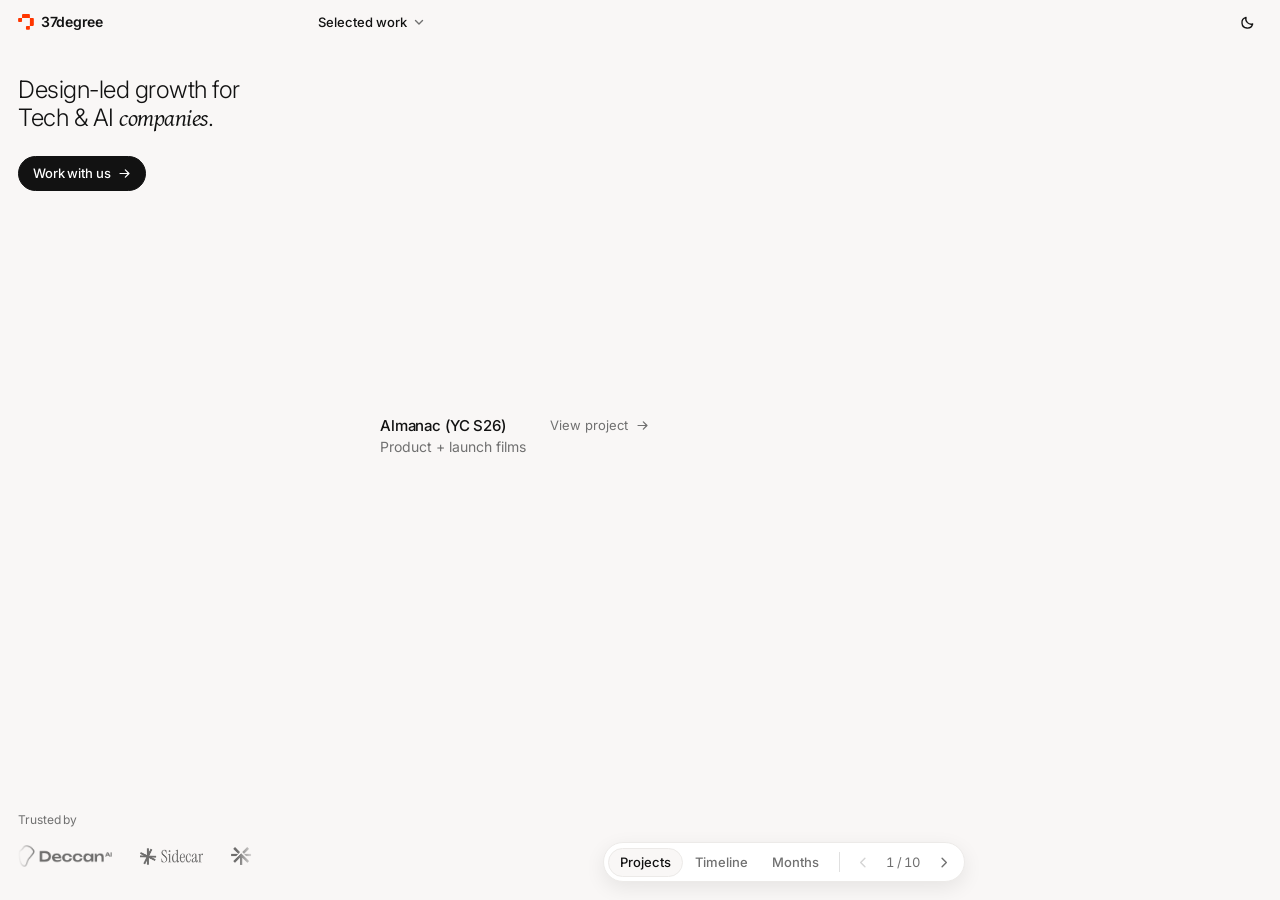
==== commit 8c22eef6: "Projects view: selected work, one at a time, with a sidebar The site now opens on Projects: one piec" ====
--- a/index.html
+++ b/index.html
@@ -3,13 +3,13 @@
 <head>
   <meta charset="utf-8">
   <meta name="viewport" content="width=device-width, initial-scale=1">
-  <title>37degree — Calendar</title>
+  <title>37degree — Design-led growth for Tech &amp; AI companies</title>
   <meta name="description" content="Our calendar. How 37degree started, and everything we've shipped since — on the day it happened.">
   <link rel="icon" href="assets/img/mark.svg" type="image/svg+xml">
   <link rel="preconnect" href="https://fonts.googleapis.com">
   <link rel="preconnect" href="https://fonts.gstatic.com" crossorigin>
   <link href="https://fonts.googleapis.com/css2?family=Gentium+Plus:ital@1&family=Mrs+Saint+Delafield&family=Inter:wght@300;400;500;600&display=swap" rel="stylesheet">
-  <link rel="stylesheet" href="css/site.css">
+  <link rel="stylesheet" href="css/site.css?v=20261105b">
   <script>try { const t = localStorage.getItem('37cal.theme'); if (t) document.documentElement.dataset.theme = t; } catch (_) {}</script>
 </head>
 <body>
@@ -18,11 +18,14 @@
       <svg viewBox="140 140 560 560" width="16" height="16" aria-hidden="true"><path fill="#FF3600" d="M172.635 281.507c-15.807 0-28.621 12.79-28.621 28.568v80.357c0 15.778 12.814 28.568 28.621 28.568h80.25c15.808 0 28.622-12.79 28.622-28.568V281.507zm137.494-137.493c-15.808 0-28.622 12.79-28.622 28.568v108.925H419V144.014zm137.493 412.479c-15.807 0-28.622 12.791-28.622 28.569v80.356c0 15.778 12.815 28.569 28.622 28.569h80.25c15.807 0 28.622-12.791 28.622-28.569V556.493zM419 144.014v137.493h137.494V172.582c0-15.778-12.815-28.568-28.622-28.568zm137.494 137.493V419h137.493V310.075c0-15.778-12.815-28.568-28.622-28.568zm0 137.493v137.493h108.871c15.807 0 28.622-12.79 28.622-28.568V419z"/></svg>
       37degree
     </span>
+    <div class="strip__filters"></div>
     <button class="theme-btn" aria-label="Switch light or dark">
       <svg class="moon" width="15" height="15" viewBox="0 0 16 16" aria-hidden="true"><path d="M13.5 9.6A5.8 5.8 0 0 1 6.4 2.5a5.8 5.8 0 1 0 7.1 7.1Z" fill="none" stroke="currentColor" stroke-width="1.4" stroke-linejoin="round"/></svg>
       <svg class="sun" width="15" height="15" viewBox="0 0 16 16" aria-hidden="true"><circle cx="8" cy="8" r="3" fill="none" stroke="currentColor" stroke-width="1.4"/><path d="M8 1.5v1.6M8 12.9v1.6M1.5 8h1.6M12.9 8h1.6M3.4 3.4l1.1 1.1M11.5 11.5l1.1 1.1M3.4 12.6l1.1-1.1M11.5 4.5l1.1-1.1" stroke="currentColor" stroke-width="1.4" stroke-linecap="round"/></svg>
     </button>
   </div>
+
+  <aside class="side" aria-label="About 37degree"></aside>
 
   <main class="stage">
     <div class="timeline" tabindex="0" aria-label="Studio calendar, scroll sideways"><div class="track"></div></div>
@@ -32,13 +35,18 @@
   <div class="dynbar">
     <a class="dyn-cta" href="mailto:puru@37degr.ee?cc=haneef@37degr.ee&amp;subject=Work%20with%2037degree">Work with us</a>
     <span class="dyn-div" aria-hidden="true"></span>
-    <div class="dyn-seg" role="radiogroup" aria-label="Zoom level">
+    <div class="dyn-seg" role="radiogroup" aria-label="View">
       <span class="dyn-ind" aria-hidden="true"></span>
-      <button role="radio" data-view="days">Days</button>
+      <button role="radio" data-view="projects">Projects</button>
+      <button role="radio" data-view="timeline">Timeline</button>
       <button role="radio" data-view="months">Months</button>
-      <button role="radio" data-view="highlights">Highlights</button>
     </div>
     <span class="dyn-div" aria-hidden="true"></span>
+    <div class="dyn-step">
+      <button data-step="-1" aria-label="Previous project"><svg viewBox="0 0 16 16" aria-hidden="true"><path d="M9.5 3.5 5 8l4.5 4.5" fill="none" stroke="currentColor" stroke-width="1.5" stroke-linecap="round" stroke-linejoin="round"/></svg></button>
+      <span class="dyn-count" aria-live="polite"></span>
+      <button data-step="1" aria-label="Next project"><svg viewBox="0 0 16 16" aria-hidden="true"><path d="M6.5 3.5 11 8l-4.5 4.5" fill="none" stroke="currentColor" stroke-width="1.5" stroke-linecap="round" stroke-linejoin="round"/></svg></button>
+    </div>
     <div class="minimap" role="slider" tabindex="0" aria-label="Position in the timeline" aria-valuemin="0" aria-valuemax="100" aria-valuenow="0">
       <div class="minimap__ticks"></div>
       <div class="minimap__win"></div>
@@ -54,9 +62,9 @@
   <div class="flylayer" aria-hidden="true"></div>
   <aside class="sheet" role="dialog" aria-modal="true" aria-label="Case study" hidden></aside>
 
-  <script src="js/data.js"></script>
-  <script src="js/cms.js"></script>
-  <script src="js/app.js"></script>
+  <script src="js/data.js?v=20261105b"></script>
+  <script src="js/cms.js?v=20261105b"></script>
+  <script src="js/app.js?v=20261105b"></script>
   <!-- inner shadow for the engraved signature at the end of a case study -->
   <svg width="0" height="0" style="position:absolute" aria-hidden="true" focusable="false">
     <filter id="engrave" x="-5%" y="-10%" width="110%" height="130%" color-interpolation-filters="sRGB">
--- a/css/site.css
+++ b/css/site.css
@@ -233,7 +233,7 @@
 .work-card .thumb img { width: 100%; height: 100%; object-fit: cover; object-position: top; transition: transform .6s var(--ease); }
 .work-card:hover .thumb img { transform: scale(1.05); }
 .work-card .play { width: 26px; height: 26px; border-radius: var(--r-pill); background: var(--paper); border: 1px solid var(--line-2); display: grid; place-items: center; position: relative; z-index: 1; }
-.work-card .poster { position: absolute; right: -62%; top: 10px; bottom: 10px; width: 58%; border-radius: var(--r-inner); overflow: hidden; border: 1px solid var(--line-2); transition: right .45s var(--spring); }
+.work-card .poster { position: absolute; right: -62%; top: 10px; bottom: 10px; width: 58%; border-radius: var(--r-inner); overflow: hidden; transition: right .45s var(--spring); }
 .work-card .poster img { width: 100%; height: 100%; object-fit: cover; }
 .work-card:hover .poster { right: 10px; }
 .work-card .row { position: relative; z-index: 1; }
@@ -244,7 +244,7 @@
 .card--case .case-top .client { font: 600 13px/1 var(--font-sans); letter-spacing: -0.01em; }
 .card--case .case-top .pill { padding: 4px 8px; font-size: 11px; background: var(--paper); border-color: transparent; }
 .card--case .card__title { font: 500 17px/1.22 var(--font-sans); letter-spacing: -0.02em; }
-.card--case .frame { flex: 1; min-height: 0; border-radius: var(--r-inner); overflow: hidden; border: 1px solid var(--line-2); background: var(--paper); }
+.card--case .frame { flex: 1; min-height: 0; border-radius: var(--r-inner); overflow: hidden; background: var(--paper); }
 .card--case .frame img { width: 100%; height: 100%; object-fit: cover; object-position: top center; transition: transform .7s var(--ease); }
 .card--case:hover .frame img { transform: scale(1.04); }
 .card--case.is-flown .frame { visibility: hidden; }
@@ -257,7 +257,7 @@
 .stack img {
   position: absolute; left: 8%; top: 6px; width: 84%; height: calc(100% - 12px);
   object-fit: cover; border-radius: var(--r-inner);
-  border: 1px solid rgba(18, 18, 18, .08); box-shadow: 0 1px 3px rgba(18, 18, 18, .14);
+  box-shadow: 0 1px 3px rgba(18, 18, 18, .14);
   transition: transform .35s var(--spring);
 }
 .stack img:nth-child(1) { transform: rotate(-4deg); }
@@ -284,9 +284,7 @@
 .intro p { margin: 0; font: 400 14px/1.55 var(--font-sans); color: var(--muted); max-width: 270px; }
 .legend { display: flex; gap: 14px; margin-top: 6px; font: 500 12px/1 var(--font-sans); color: var(--muted); }
 .legend span { display: inline-flex; align-items: center; gap: 6px; }
-.legend i { width: 12px; height: 12px; border-radius: 4px; }
-.legend .n { background: linear-gradient(135deg, #FEF9C3 0 33%, #D5EAFF 33% 66%, #FCE7F3 66%); }
-.legend .w { background: var(--paper-2); border: 1px solid var(--line); }
+.legend svg { width: 16px; height: 16px; flex: none; }
 
 .col--today .col-head .d { color: var(--brand); }
 .nowline { position: absolute; left: -1px; top: 0; bottom: 0; width: 2px; background: var(--brand); z-index: 7; pointer-events: none; }
@@ -460,7 +458,10 @@
 .note.is-ghosting { visibility: hidden; }
 .note > * { opacity: 0; transition: opacity .22s ease; }
 .note.is-in > * { opacity: 1; }
+.note.is-growing > * { transition: none; } /* growing out of its card: the words are already there */
 .note--wide { width: min(560px, calc(100vw - 24px)); }
+/* the snippets story stands at 9:16, sized so the whole note fits the screen */
+.note--story { width: min(400px, calc((100vh - 220px) * 9 / 16), calc(100vw - 24px)); max-height: none; }
 .note__body { padding: 26px 26px 22px; }
 .note__body h3 { margin: 8px 0 10px; font: 500 24px/1.2 var(--font-sans); letter-spacing: -0.02em; }
 .note__body p { margin: 0; font: 400 15px/1.6 var(--font-sans); color: var(--ink-soft); }
@@ -474,7 +475,7 @@
 .note .links a:hover { border-color: var(--ink); }
 .note .logo-grid { display: grid; grid-template-columns: repeat(3, 1fr); gap: 8px; margin-top: 16px; }
 .note .logo-grid div { height: 60px; display: grid; place-items: center; border: 1px solid var(--line-2); border-radius: var(--r-inner); padding: 10px 14px; }
-.note .logo-grid .logo { opacity: .9; }
+.note .logo-grid .logo { opacity: .9; max-width: 100%; }
 
 /* photo deck inside an open note */
 .deck {
@@ -485,7 +486,6 @@
 .deck img {
   position: absolute; width: 228px; height: 285px;
   object-fit: cover; border-radius: 14px;
-  border: 5px solid #FBFAF8; /* prints stay white in both themes */
   background: #FBFAF8;
   box-shadow: 0 2px 6px rgba(18, 18, 18, .12), 0 14px 30px rgba(18, 18, 18, .12);
   transition: transform .45s var(--spring);
@@ -495,7 +495,6 @@
   font: 500 11px/1 var(--font-sans); letter-spacing: .04em; color: var(--fg, var(--muted)); opacity: .7; white-space: nowrap;
 }
 .note .deck + .note__body { padding-top: 22px; }
-.card .stack img { border-color: color-mix(in srgb, var(--paper-2) 70%, transparent); }
 
 /* photos peek up from the bottom edge of the card, rise on hover, fly out on click */
 .card.has-photos { justify-content: flex-start; }
@@ -507,7 +506,7 @@
 button.card.has-photos:hover .stack { --py: 24%; --sx: 26px; }
 .card.has-photos .stack img {
   left: 0; top: 0; width: 100%; height: 100%;
-  border: 3px solid #FBFAF8; border-radius: 12px;
+  border-radius: 12px;
   box-shadow: 0 1px 2px rgba(18, 18, 18, .12), 0 8px 18px rgba(18, 18, 18, .12);
   transition: transform .5s var(--spring);
 }
@@ -518,13 +517,17 @@
 .card.has-photos .stack img:nth-child(3) { transform: translate(0, var(--py)) rotate(-1deg); }
 .flylayer img.print-fly {
   position: fixed; margin: 0; object-fit: cover;
-  border: 4px solid #FBFAF8; border-radius: 12px; background: #FBFAF8;
+  border-radius: 12px;
   box-shadow: 0 2px 6px rgba(18, 18, 18, .14), 0 16px 34px rgba(18, 18, 18, .16);
 }
 
-.story { position: relative; aspect-ratio: 4 / 3; background: var(--dark-img); overflow: hidden; border-radius: var(--r-big) var(--r-big) 0 0; }
-.story img { position: absolute; inset: 0; width: 100%; height: 100%; object-fit: cover; opacity: 0; transform: scale(1.04); transition: opacity .4s, transform 2.8s linear; }
-.story img.is-on { opacity: 1; transform: none; }
+.story { position: relative; aspect-ratio: 9 / 16; background: var(--dark-img); overflow: hidden; border-radius: var(--r-big) var(--r-big) 0 0; }
+/* a story frame: the clip whole and centred, a blurred copy of it filling the rest */
+.story__f { position: absolute; inset: 0; margin: 0; overflow: hidden; opacity: 0; transition: opacity .4s; }
+.story__f::before { content: ""; position: absolute; inset: -40px; background: var(--src) center / cover; filter: blur(30px) saturate(1.2) brightness(.7); }
+.story__f img { position: absolute; inset: 0; width: 100%; height: 100%; object-fit: contain; transform: scale(1.03); transition: transform 2.8s linear; }
+.story__f.is-on { opacity: 1; }
+.story__f.is-on img { transform: none; }
 .story__bars { position: absolute; z-index: 2; left: 12px; right: 12px; top: 12px; display: flex; gap: 4px; }
 .story__bars i { flex: 1; height: 2px; border-radius: 2px; background: rgba(255, 255, 255, .35); overflow: hidden; }
 .story__bars i b { display: block; height: 100%; width: 0; background: #fff; }
@@ -546,16 +549,17 @@
 .scrim { position: fixed; inset: 0; z-index: 50; background: var(--veil); backdrop-filter: blur(10px) saturate(.9); -webkit-backdrop-filter: blur(10px) saturate(.9); opacity: 0; transition: opacity .4s; }
 .scrim.is-in { opacity: 1; }
 .flylayer { position: fixed; inset: 0; z-index: 60; pointer-events: none; }
-.flylayer img { position: fixed; margin: 0; object-fit: cover; object-position: top; border-radius: var(--r-inner); border: 1px solid rgba(18, 18, 18, .08); box-shadow: 0 2px 12px rgba(18, 18, 18, .18); background: var(--paper); will-change: transform, opacity; }
+.flylayer img { position: fixed; margin: 0; object-fit: cover; object-position: top; border-radius: var(--r-inner); box-shadow: 0 2px 12px rgba(18, 18, 18, .18); background: var(--paper); will-change: transform, opacity; }
 .sheet {
   --pad: 56px;
-  --paper-w: clamp(480px, 46vw, 700px);
+  --paper-w: clamp(560px, 54vw, 880px);
   --dock: clamp(48px, 9vw, 160px); /* the paper sits well in from the right edge, nearer the reader's eye line */
   position: fixed; inset: 0; z-index: 70;
   /* the paper docks right and the left is a stage for the work; the extra width lets the paper's shadow fade out instead of being clipped */
   left: auto; width: calc(var(--paper-w) + var(--dock) + 140px);
   pointer-events: none;
-  padding: 12vh 0 30vh;
+  --sheet-pt: 12vh;
+  padding: var(--sheet-pt) 0 30vh;
   overflow-y: auto; overflow-x: hidden; overscroll-behavior: contain;
   scrollbar-width: none;
 }
@@ -596,10 +600,11 @@
 .pp-hero h1 { margin: 0; font: 500 28px/1.2 var(--font-sans); letter-spacing: -0.02em; text-wrap: balance; }
 .pp-lede { margin: 12px 0 0; font: 400 16px/1.6 var(--font-sans); color: var(--body); text-wrap: pretty; }
 
-.pp-facts { margin: 32px var(--pad) 0; border-top: 1px solid var(--line-2); }
-.pp-facts div { display: grid; grid-template-columns: 120px 1fr; gap: 16px; padding: 10px 0; border-bottom: 1px solid var(--line-2); }
-.pp-facts dt { font: 400 13px/1.5 var(--font-sans); color: var(--muted); }
-.pp-facts dd { margin: 0; font: 400 13px/1.5 var(--font-sans); color: var(--ink); }
+/* facts read like a spec sheet: two columns, label over value */
+.pp-facts { display: grid; grid-template-columns: 1fr 1fr; gap: 24px 32px; margin: 40px var(--pad) 0; padding-top: 24px; border-top: 1px solid var(--line-2); }
+.pp-facts div { min-width: 0; }
+.pp-facts dt { margin-bottom: 6px; font: 400 13px/1.5 var(--font-sans); color: var(--muted); }
+.pp-facts dd { margin: 0; font: 400 15px/1.6 var(--font-sans); color: var(--ink); overflow-wrap: anywhere; }
 
 /* results: a plain row of numbers between hairlines */
 .pp-results { display: grid; grid-template-columns: repeat(auto-fit, minmax(0, 1fr)); margin: 32px var(--pad) 0; padding-top: 0; border-bottom: 1px solid var(--line-2); }
@@ -622,11 +627,16 @@
 .pp-score { margin-top: 32px; border-bottom: 1px solid var(--line-2); }
 .pp-score div { display: flex; justify-content: space-between; gap: 16px; padding: 10px 0; border-top: 1px solid var(--line-2); font: 400 13px/1.5 var(--font-sans); }
 .pp-score b { font-weight: 400; color: var(--muted); white-space: nowrap; }
-.pp-gallery { display: grid; gap: 8px; margin-top: 32px; }
-.pp-gallery.two { grid-template-columns: 1fr 1fr; }
-.pp-gallery.three { grid-template-columns: 1.4fr 1fr; }
-.pp-gallery.three img:first-child { grid-row: span 2; height: 100%; object-fit: cover; }
-.pp-gallery img { width: 100%; border-radius: 8px; border: 1px solid var(--line-2); background: var(--paper); }
+/* the work in calm grey tiles: wide screens full width with room around them, phone screens in pairs bleeding off the bottom */
+.pp-show { display: grid; grid-template-columns: 1fr 1fr; gap: 8px; margin-top: 32px; }
+.pp-sec--work .pp-show { margin-top: 0; }
+.pp-tile { grid-column: 1 / -1; position: relative; margin: 0; overflow: hidden; border-radius: 14px; background: color-mix(in srgb, var(--ink) 4%, var(--paper-2)); padding: 7%; }
+.pp-tile img, .pp-tile video { display: block; width: 100%; height: auto; border-radius: 6px; box-shadow: 0 1px 2px rgba(18, 18, 18, .06), 0 10px 30px -12px rgba(18, 18, 18, .25); }
+.pp-tile.is-phone { grid-column: auto; aspect-ratio: 4 / 5; padding: 12% 16% 0; }
+.pp-tile.is-phone img, .pp-tile.is-phone video { border-radius: 14px 14px 0 0; }
+.pp-tile.is-phone.is-solo { grid-column: 1 / -1; aspect-ratio: 16 / 11; padding: 7% 30% 0; }
+.pp-show:not(.is-shaped) .pp-tile { min-height: 120px; }
+.pp-tile video { background: #111; }
 .pp-sec video { width: 100%; margin-top: 32px; border-radius: 8px; background: #000; }
 .pp-quote { margin: 32px 0 0; padding-left: 16px; border-left: 2px solid var(--ink); }
 .pp-quote blockquote { margin: 0; font: 400 16px/1.6 var(--font-sans); color: var(--body); }
@@ -638,7 +648,7 @@
 .pp-prose h3 { margin: 24px 0 8px; font: 500 15px/1.4 var(--font-sans); }
 .pp-prose ul, .pp-prose ol { margin: 0 0 20px; padding-left: 18px; font: 400 15px/1.65 var(--font-sans); color: var(--body); }
 .pp-prose figure { margin: 24px 0; }
-.pp-prose figure img { width: 100%; border-radius: 8px; border: 1px solid var(--line-2); }
+.pp-prose figure img { width: 100%; border-radius: 8px; }
 .pp-prose figcaption { margin-top: 8px; font: 400 13px/1.5 var(--font-sans); color: var(--muted); }
 .pp-prose hr { border: 0; border-top: 1px solid var(--line-2); margin: 32px 0; }
 .pp-prose .callout { padding: 12px 16px; border-radius: 8px; background: var(--paper); }
@@ -655,20 +665,48 @@
 @keyframes grow { from { transform: scaleX(.2); opacity: 0; } }
 
 /* the end: next piece of work, then the ask */
-.pp-end { margin: 72px var(--pad) 0; border-top: 1px solid var(--line-2); }
+.pp-end { margin: 72px var(--pad) 0; display: grid; gap: 12px; }
+/* next: a tile you can press, cover on the left, a round arrow on the right */
 .pp-next {
-  display: grid; grid-template-columns: 56px 1fr auto; column-gap: 16px; row-gap: 2px; align-items: baseline;
-  width: 100%; padding: 16px 0; text-align: left; border-bottom: 1px solid var(--line-2);
-}
-.pp-next__k { grid-row: span 2; font: 400 13px/1.5 var(--font-sans); color: var(--muted); }
-.pp-next__t { font: 500 15px/1.4 var(--font-sans); letter-spacing: -0.01em; color: var(--ink); }
-.pp-next__c { grid-column: 2; font: 400 13px/1.5 var(--font-sans); color: var(--muted); }
-.pp-next__go { grid-column: 3; grid-row: 1 / span 2; align-self: center; color: var(--muted); transition: transform .2s var(--ease), color .2s; }
-.pp-next:hover .pp-next__go { transform: translateX(4px); color: var(--ink); }
-.pp-cta { display: flex; align-items: center; justify-content: space-between; gap: 16px; padding: 16px 0; font: 400 15px/1.5 var(--font-sans); color: var(--ink); }
-.pp-btn { padding: 9px 14px; border-radius: var(--r-pill); background: var(--ink); color: var(--paper-2); font: 500 13px/1 var(--font-sans); text-decoration: none; white-space: nowrap; transition: background .2s, color .2s; }
-.paper .pp-btn { color: var(--paper-2); }
+  display: grid; grid-template-columns: auto 1fr auto; align-items: center; gap: 16px;
+  width: 100%; padding: 10px 16px 10px 10px; text-align: left;
+  background: var(--paper); border: 1px solid var(--line-2); border-radius: 16px;
+  transition: background .2s, border-color .2s, transform .25s var(--ease), box-shadow .25s var(--ease);
+}
+.pp-next:hover { background: color-mix(in srgb, var(--ink) 4%, var(--paper)); border-color: var(--line); transform: translateY(-2px); box-shadow: 0 10px 24px -14px rgba(18, 18, 18, .35); }
+.pp-next:active { transform: translateY(0); }
+.pp-next__pic { width: 96px; aspect-ratio: 4 / 3; border-radius: 10px; overflow: hidden; background: var(--paper-2); }
+.pp-next__pic img { width: 100%; height: 100%; object-fit: cover; object-position: top; transition: transform .5s var(--ease); }
+.pp-next:hover .pp-next__pic img { transform: scale(1.06); }
+.pp-next__txt { display: grid; gap: 2px; min-width: 0; }
+.pp-next__k { font: 500 11px/1.4 var(--font-sans); letter-spacing: .05em; text-transform: uppercase; color: var(--muted); }
+.pp-next__t { font: 500 16px/1.35 var(--font-sans); letter-spacing: -0.01em; color: var(--ink); }
+.pp-next__c { font: 400 13px/1.5 var(--font-sans); color: var(--muted); }
+.pp-next__go {
+  display: grid; place-items: center; width: 40px; height: 40px; border-radius: var(--r-pill);
+  border: 1px solid var(--line); color: var(--ink); transition: background .2s, color .2s, border-color .2s;
+}
+.pp-next__go svg { width: 16px; height: 16px; transition: transform .25s var(--ease); }
+.pp-next:hover .pp-next__go { background: var(--ink); border-color: var(--ink); color: var(--paper-2); }
+.pp-next:hover .pp-next__go svg { transform: translateX(2px); }
+/* the ask: a dark panel that closes the page */
+.pp-cta {
+  display: flex; align-items: center; justify-content: space-between; gap: 20px;
+  padding: 24px 24px 24px 28px; border-radius: 16px; background: var(--ink); color: var(--paper-2);
+}
+.pp-cta p { margin: 0; }
+.pp-cta__t { font: 500 20px/1.3 var(--font-sans); letter-spacing: -0.015em; }
+.pp-cta__s { margin-top: 4px !important; font: 400 14px/1.5 var(--font-sans); color: color-mix(in srgb, var(--paper-2) 62%, transparent); }
+.pp-btn {
+  display: inline-flex; align-items: center; gap: 8px; flex: none;
+  padding: 12px 18px; border-radius: var(--r-pill); background: var(--paper-2); color: var(--ink);
+  font: 500 14px/1 var(--font-sans); text-decoration: none; white-space: nowrap; transition: background .2s, color .2s;
+}
+.pp-btn svg { width: 14px; height: 14px; transition: transform .25s var(--ease); }
+.paper .pp-btn { color: var(--ink); }
 .pp-btn:hover { background: var(--brand); color: #fff; }
+.paper .pp-btn:hover { color: #fff; }
+.pp-btn:hover svg { transform: translateX(3px); }
 
 /* the signature: pressed lightly into the paper, starting off its left edge, the s slipping past the right */
 .pp-sign {
@@ -724,32 +762,37 @@
   .ag-day.is-today .ag-date b { color: var(--brand); }
   .ag-cards { display: grid; gap: 6px; min-width: 0; }
   .ag-cards .card { margin: 0; min-height: 76px; }
+  /* notes stop short of the full row (70% wide, never narrower than a folder) and sit centred, like the folders */
+  .ag-cards .note-card, .ag-cards .work-card--note { justify-self: center; width: 70%; min-width: min(100%, 280px); }
   .ag-cards .card--case { min-height: 220px; }
   .ag-cards .card--snippets { min-height: 170px; }
   .ag-cards .card:has(.stack) { min-height: 240px; }
   .deck { height: 280px; }
   .deck img { width: 196px; height: 245px; }
   .ag-cards .work-card:has(.thumb) { min-height: 180px; }
-  .ag-cards .card--quote { font-size: 22px; min-height: 0; padding: 4px 0; }
+  .ag-cards .card--quote { font-size: 22px; min-height: 0; padding: 4px 0; text-align: center; justify-content: center; }
   .ag-cards .card--slot { min-height: 120px; }
   .ag-cards .card.has-photos { min-height: 210px; }
   .dyn-seg button[data-view="months"], .minimap, .dyn-seg + .dyn-div { display: none; }
   .ag-outro { padding: 28px 2px; }
   .ag-outro .outro { padding: 0; }
-  .sheet { --pad: 20px; padding: 7vh 0 22vh; left: 0; width: auto; }
+  /* full width on phones, so it takes touches itself: iOS won't scroll a container that ignores them */
+  .sheet { --pad: 20px; --sheet-pt: max(7vh, 68px); padding: var(--sheet-pt) 0 22vh; left: 0; width: auto; pointer-events: auto; }
   .paper { width: calc(100vw - 16px); margin: 0 auto; }
   .sheet__x { top: 10px; right: 10px; }
   .pp-meta { flex-direction: column; gap: 0; padding-top: 24px; }
   .pp-hero { padding-top: 24px; }
   .pp-hero h1 { font-size: 24px; }
   .pp-lede { font-size: 15px; }
-  .pp-facts div { grid-template-columns: 96px 1fr; }
+
   .pp-results b { font-size: 22px; }
   .pp-results div + div { padding-left: 12px; }
   .pp-points li { grid-template-columns: 1fr; gap: 2px; }
-  .pp-gallery.two, .pp-gallery.three { grid-template-columns: 1fr; }
-  .pp-gallery.three img:first-child { grid-row: auto; }
-  .pp-cta { flex-direction: column; align-items: flex-start; }
+  .pp-facts { grid-template-columns: 1fr 1fr; gap: 18px 20px; }
+  .pp-tile { padding: 6%; border-radius: 12px; }
+  .pp-tile.is-phone { padding: 10% 10% 0; }
+  .pp-cta { flex-direction: column; align-items: flex-start; padding: 22px; }
+  .pp-next__pic { width: 72px; }
   .pp-sign { --sig: 56vw; }
   .days__bar span { display: none; }
   .days__bar { font-size: 10px; padding: 0 8px; }
@@ -758,3 +801,309 @@
 @media (prefers-reduced-motion: reduce) {
   *, *::before, *::after { animation-duration: .01ms !important; transition-duration: .01ms !important; }
 }
+
+/* work as glass folders, the project's screens peeking out of the top */
+.card.card--folder {
+  --fh: 210; --fs: 50%;
+  /* lightness of the back, the glass and the label: pastel by day, deep tints by night, like the notes */
+  --fb1: 84%; --fb2: 76%; --fg1: 96%; --fg2: 82%; --fn: 97%; --ft: 24%;
+  background: transparent; border: 0; box-shadow: none;
+  --fold-w: 280px;
+  padding: 4px 4px 6px; gap: 10px; justify-content: center; overflow: visible;
+}
+.card--folder .fold { position: relative; flex: none; width: var(--fold-w); max-width: 100%; aspect-ratio: 1.06; align-self: center; } /* every folder the same size and shape */
+
+/* the back: a soft flap with a rounded tab on the left */
+.fold__back {
+  position: absolute; inset: 22% 4% 0; border-radius: 20px;
+  background: linear-gradient(hsl(var(--fh) var(--fs) var(--fb1)), hsl(var(--fh) var(--fs) var(--fb2)));
+}
+.fold__back::before {
+  content: ""; position: absolute; left: 0; top: -13px; width: 42%; height: 28px;
+  border-radius: 14px 18px 0 0; background: hsl(var(--fh) var(--fs) var(--fb1));
+}
+
+.fold__papers { position: absolute; left: 24%; right: 24%; top: 12%; bottom: 38%; pointer-events: none; }
+.fold__papers img {
+  position: absolute; inset: 0; width: 100%; height: 100%; object-fit: cover; object-position: top;
+  border-radius: 10px;
+  box-shadow: 0 1px 2px rgba(18, 18, 18, .12), 0 6px 16px rgba(18, 18, 18, .14);
+  transition: transform .5s var(--spring);
+}
+.fold__papers img:nth-child(1) { transform: translate(-14%, 8%) rotate(-7deg); }
+.fold__papers img:nth-child(2) { transform: translate(14%, 4%) rotate(6deg); }
+.fold__papers img:nth-child(3) { transform: translate(0, 12%) rotate(-1deg); }
+button.card--folder:hover .fold__papers img:nth-child(1) { transform: translate(-20%, -6%) rotate(-10deg); }
+button.card--folder:hover .fold__papers img:nth-child(2) { transform: translate(20%, -10%) rotate(9deg); }
+button.card--folder:hover .fold__papers img:nth-child(3) { transform: translate(0, -4%) rotate(-1deg); }
+.card--folder.is-flown .fold__papers { visibility: hidden; }
+.flylayer img.fold-fly { border-radius: 10px; box-shadow: 0 1px 2px rgba(18, 18, 18, .12), 0 8px 22px rgba(18, 18, 18, .16); }
+
+/* the glass front: one rounded shape whose right half rises on a soft S-curve, blurring the screens behind it */
+.fold__front {
+  position: absolute; left: 0; right: 0; bottom: 0; height: 56%;
+  /* hinged at the bottom and leaning toward you, so the top reads wider: a flap that can open */
+  transform-origin: 50% 100%;
+  transform: perspective(520px) rotateX(-13deg);
+  transition: transform .5s var(--spring);
+}
+/* the shadow is its own blurred element: a filter on the parent would stop the glass blurring what's behind it */
+.fold__front::before {
+  content: ""; position: absolute; left: 8%; right: 8%; bottom: -8px; height: 46%;
+  border-radius: 50%; background: hsl(var(--fh) 30% 30% / .22); filter: blur(14px);
+}
+button.card--folder:hover .fold__front { transform: perspective(520px) rotateX(-26deg); }
+.fold__glass {
+  position: absolute; inset: 0; border-radius: 22px;
+  background:
+    linear-gradient(180deg, rgba(255, 255, 255, .55), rgba(255, 255, 255, 0) 30%),
+    linear-gradient(180deg, hsl(var(--fh) var(--fs) var(--fg1) / .6), hsl(var(--fh) var(--fs) var(--fg2) / .86));
+  -webkit-backdrop-filter: blur(16px) saturate(1.5); backdrop-filter: blur(16px) saturate(1.5);
+  /* the outline (a soft S-curve rising on the right) is traced per folder as a clip-path in app.js */
+}
+/* the front, like a shared folder: who's in it (the client and us) bottom-left, a frosted pill bottom-right */
+.card--folder { --chip-bg: rgba(255, 255, 255, .55); --chip-fg: hsl(var(--fh) var(--fs) var(--ft)); --chip-line: rgba(255, 255, 255, .65); }
+.fold__who { position: absolute; left: 12px; bottom: 10px; display: flex; }
+.fold__av {
+  display: grid; place-items: center; width: 30px; height: 30px; border-radius: 50%;
+  font: 600 12px/1 var(--font-sans); color: #fff; background: hsl(var(--fh) calc(var(--fs) * .8) var(--av-l, 32%));
+  box-shadow: 0 0 0 2px hsl(var(--fh) var(--fs) var(--fg2)), 0 2px 6px hsl(var(--fh) 30% 20% / .2);
+}
+.fold__av + .fold__av { margin-left: -8px; }
+.fold__av--us { background: #fff; }
+.fold__av--us img { width: 18px; height: 18px; }
+.fold__mk {
+  display: block; height: 14px; width: calc(14px * var(--mk)); background: currentColor;
+  -webkit-mask: var(--src) left center / auto 100% no-repeat; mask: var(--src) left center / auto 100% no-repeat;
+}
+.fold__pill {
+  position: absolute; right: 10px; bottom: 12px; padding: 7px 11px; border-radius: var(--r-pill);
+  font: 500 12px/1 var(--font-sans); color: var(--chip-fg); background: var(--chip-bg);
+  -webkit-backdrop-filter: blur(8px) saturate(1.4); backdrop-filter: blur(8px) saturate(1.4);
+  box-shadow: inset 0 0 0 1px var(--chip-line), 0 1px 2px hsl(var(--fh) 30% 20% / .12);
+}
+.card--folder .fold__label { text-align: center; padding: 0 6px; }
+.card--folder .fold__label .card__title { font: 500 14px/1.3 var(--font-sans); letter-spacing: -0.01em; display: -webkit-box; -webkit-line-clamp: 2; -webkit-box-orient: vertical; overflow: hidden; }
+.card--folder .fold__label .card__date { margin-top: 4px; font: 400 12px/1.3 var(--font-sans); letter-spacing: 0; text-transform: none; }
+
+/* the open slot: an empty, see-through folder waiting for yours */
+.fold--empty .fold__back, .fold--empty .fold__back::before { background: color-mix(in srgb, var(--ink) 7%, var(--paper)); }
+.fold--empty .fold__glass { background: color-mix(in srgb, var(--paper-2) 72%, transparent); }
+.fold--empty .fold__front { filter: drop-shadow(0 0 .6px color-mix(in srgb, var(--ink) 35%, transparent)); }
+.fold--empty .fold__front::before { background: rgba(18, 18, 18, .08); }
+.fold--empty .plus {
+  position: absolute; left: 50%; top: calc(50% + 7px); translate: -50% -50%;
+  width: 30px; height: 30px; border-radius: var(--r-pill); border: 1px solid var(--line); background: var(--paper-2); display: grid; place-items: center;
+  transition: background .2s, color .2s, border-color .2s, transform .35s var(--spring);
+}
+button.card--slot.card--folder:hover .plus { background: var(--brand); border-color: var(--brand); color: #fff; transform: rotate(90deg); }
+
+/* in a month's hero the folder sizes by the column's width, not a fixed height, so it keeps its proportions */
+.mhero:has(.card--folder) { height: auto; }
+.mhero .card { width: 100%; } /* cards are buttons, which shrink to their content unless told otherwise */
+.mhero .card.card--folder { height: auto; }
+.mhero .card--folder .fold { flex: none; width: calc(var(--fold-w) + 24px); height: auto; min-height: 0; aspect-ratio: 1.08; } /* a month's moment stands taller: the flat shape read as a strip in the narrow column */
+
+/* tight rows: fall back to a plain card */
+.is-compact .card.card--folder { background: var(--paper-2); border: 1px solid var(--line-2); padding: 10px 12px; justify-content: center; }
+.is-compact .card--folder .fold { display: none; }
+.is-compact .card--folder .fold__label { text-align: left; padding: 0; }
+.is-compact .card--folder .fold__label .card__date { display: none; }
+
+
+/* with folders, work that isn't a folder (moments, steps, milestones) is a note, in its tint */
+.work-card.work-card--note { background: var(--bg); color: var(--fg); border-color: transparent; }
+.work-card--note .kicker, .work-card--note .card__date { color: var(--fg); opacity: .7; }
+.work-card--note .kicker::before { background: var(--fg); }
+
+/* the empty folder stays square-on: with nothing inside, the lean read as a stretch */
+.fold--empty .fold__front { transform: none; }
+button.card--slot.card--folder:hover .fold__front { transform: perspective(520px) rotateX(-8deg); }
+
+/* folders at night: deep tints of the same hues */
+:root[data-theme="dark"] .card--folder { --fb1: 30%; --fb2: 24%; --fg1: 46%; --fg2: 28%; --fn: 88%; --ft: 18%; --fs: 34%; }
+@media (prefers-color-scheme: dark) {
+  :root:not([data-theme="light"]) .card--folder { --fb1: 30%; --fb2: 24%; --fg1: 46%; --fg2: 28%; --fn: 88%; --ft: 18%; --fs: 34%; }
+}
+
+/* small entrances, so nothing appears all at once */
+@keyframes rise { from { opacity: 0; transform: translateY(8px); } }
+.sheet.is-in .paper > * { animation: rise .5s cubic-bezier(.2, .8, .2, 1) both; animation-delay: calc(.14s + var(--i, 0) * 45ms); }
+.card.is-back { animation: rise .4s cubic-bezier(.2, .8, .2, 1) both; }
+.viewer.is-in .viewer__n { animation: rise .35s .1s cubic-bezier(.2, .8, .2, 1) both; }
+@media (prefers-reduced-motion: reduce) { .sheet.is-in .paper > *, .card.is-back, .viewer.is-in .viewer__n { animation: none; } }
+
+:root[data-theme="dark"] .card--folder { --av-l: 52%; --chip-bg: rgba(255, 255, 255, .12); --chip-fg: rgba(255, 255, 255, .92); --chip-line: rgba(255, 255, 255, .18); }
+@media (prefers-color-scheme: dark) {
+  :root:not([data-theme="light"]) .card--folder { --av-l: 52%; --chip-bg: rgba(255, 255, 255, .12); --chip-fg: rgba(255, 255, 255, .92); --chip-line: rgba(255, 255, 255, .18); }
+}
+
+/* the project pill sits above the paper, never on it (before, whose work, after), then pins 14px from the top as you read.
+   It spans the paper's width so it centres over it; the 54px it takes comes out of the sheet's top padding */
+.sheet:has(> .pp-nav) { padding-top: calc(var(--sheet-pt) - 54px); }
+.pp-nav {
+  /* sticky counts from inside the sheet's top padding, so pull it back up to sit 14px from the top of the screen */
+  position: sticky; top: calc(68px - var(--sheet-pt)); z-index: 4; display: flex; justify-content: center;
+  width: var(--paper-w); margin: 0 var(--dock) 14px auto; padding: 0;
+  pointer-events: none; opacity: 0; transform: translateY(12px); transition: opacity .4s .35s, transform .5s .35s var(--ease);
+}
+.sheet.is-in .pp-nav { opacity: 1; transform: none; }
+.sheet.is-leaving .pp-nav { opacity: 0; transition: opacity .15s; }
+body.sheet-center .pp-nav { width: clamp(520px, 50vw, 760px); margin: 0 auto 14px; }
+/* one glass capsule, as wide as what's in it: back, whose work, next */
+.pp-nav__in {
+  pointer-events: auto; display: flex; align-items: center; gap: 2px; height: 40px; padding: 4px; box-sizing: border-box;
+  border-radius: var(--r-pill);
+  background: color-mix(in srgb, var(--paper-2) 92%, transparent);
+  -webkit-backdrop-filter: blur(14px) saturate(1.4); backdrop-filter: blur(14px) saturate(1.4);
+  box-shadow: inset 0 0 0 1px color-mix(in srgb, var(--ink) 8%, transparent), 0 10px 28px -12px rgba(18, 18, 18, .35);
+}
+.pp-nav__l { display: flex; align-items: center; gap: 8px; padding: 0 10px 0 2px; font: 400 13px/1 var(--font-sans); }
+.pp-nav__l .fold__av { width: 26px; height: 26px; flex: none; font-size: 11px; color: var(--paper-2); background: var(--ink); box-shadow: none; }
+.pp-nav__l .fold__mk { height: 12px; width: calc(12px * var(--mk)); }
+.pp-nav__l b { font-weight: 500; color: var(--ink); max-width: 200px; overflow: hidden; text-overflow: ellipsis; white-space: nowrap; }
+.pp-nav__b { display: grid; place-items: center; width: 32px; height: 32px; flex: none; border-radius: 50%; color: var(--muted); transition: background .2s, color .2s, transform .2s; }
+.pp-nav__b svg { width: 14px; height: 14px; }
+.pp-nav__b:first-child svg { transform: rotate(180deg); }
+.pp-nav__b:hover { background: var(--ink); color: var(--paper-2); }
+.pp-nav__b:active { transform: scale(.92); }
+/* a gap between the arrows and the name, so the name reads as the middle of the capsule */
+.pp-nav__b:first-child + .pp-nav__l { padding-left: 6px; }
+@media (max-width: 760px) { .pp-nav { width: calc(100vw - 16px); margin: 0 auto 14px; } }
+
+/* ── The sidebar: statement, the way in, filters, logos. It stays put in every view ── */
+:root { --side: 288px; }
+.side { display: none; }
+@media (min-width: 761px) {
+  /* the work starts beside the panel and runs under it, so hiding the panel moves nothing */
+  .track { padding-left: var(--side); }
+  .dynbar { left: calc(50% + var(--side) / 2); }
+  body.side-hidden .dynbar { left: 50%; }
+  .dyn-cta, .dyn-cta + .dyn-div { display: none; }
+  .side {
+    position: fixed; inset: var(--top) auto 0 0; z-index: 30; width: var(--side);
+    display: flex; flex-direction: column; gap: 40px; padding: 32px 32px 32px 18px;
+    overflow-y: auto; scrollbar-width: none; border-right: 1px solid var(--line-2);
+    background: var(--paper); transition: transform .4s var(--ease), box-shadow .3s;
+  }
+  .side::-webkit-scrollbar { display: none; }
+  .side.is-over { box-shadow: 18px 0 48px -24px rgba(18, 18, 18, .22); }
+  body.side-hidden .side { transform: translateX(-100%); }
+}
+.side__top { display: flex; flex-direction: column; align-items: flex-start; gap: 24px; }
+.side h1 { margin: 0; font: 300 24px/1.16 var(--font-sans); letter-spacing: -0.02em; }
+.side__mid { display: flex; flex-direction: column; gap: 12px; }
+.side__mid p { margin: 0; font: 400 13px/1.55 var(--font-sans); color: var(--muted); }
+.side__cta { padding: 10px 14px; font-size: 13px; }
+.side__cta svg { width: 13px; height: 13px; }
+.side__end { margin-top: auto; }
+.side__label { display: block; margin-bottom: 18px; font: 400 12px/1 var(--font-sans); color: var(--muted); }
+.marquee {
+  overflow: hidden; color: var(--ink);
+  -webkit-mask-image: linear-gradient(to right, transparent, #000 8%, #000 92%, transparent);
+  mask-image: linear-gradient(to right, transparent, #000 8%, #000 92%, transparent);
+}
+.marquee__track { display: flex; width: max-content; animation: marquee var(--dur) linear infinite; }
+.marquee:hover .marquee__track { animation-play-state: paused; }
+.marquee__set { display: flex; flex: none; align-items: center; gap: var(--gap); height: 24px; padding-right: var(--gap); opacity: .6; transition: opacity .25s; }
+.marquee:hover .marquee__set { opacity: .85; }
+@keyframes marquee { to { transform: translateX(-50%); } }
+@media (prefers-reduced-motion: reduce) {
+  /* no motion: the logos sit still and scroll by hand */
+  .marquee { overflow-x: auto; scrollbar-width: none; -webkit-mask-image: none; mask-image: none; }
+  .marquee__track { animation: none !important; }
+  .marquee__set[aria-hidden] { display: none; }
+}
+
+/* one quiet menu for the filters; the row of chips stays on phones, where it takes no room from the work */
+.strip__filters { position: absolute; top: 0; bottom: 0; left: calc(var(--side) + 20px); display: flex; align-items: center; transition: left .4s var(--ease); }
+body.side-hidden .strip__filters { left: 128px; }
+.fmenu__btn { display: flex; align-items: center; gap: 6px; padding: 7px 10px; border-radius: var(--r-pill); font: 500 13px/1 var(--font-sans); color: var(--ink); transition: background .2s; }
+.fmenu__btn:hover, .fmenu__btn[aria-expanded="true"] { background: color-mix(in srgb, var(--ink) 6%, transparent); }
+.fmenu__btn svg { width: 12px; height: 12px; color: var(--muted); }
+.fmenu__list { position: absolute; top: calc(100% - 2px); left: 0; padding: 6px; background: var(--paper-2); border: 1px solid var(--line-2); border-radius: 14px; box-shadow: var(--float); }
+.fmenu__list .filters { flex-direction: column; align-items: stretch; }
+.fmenu__list .filter { text-align: left; border-radius: 9px; }
+.filters { display: flex; align-items: center; gap: 2px; }
+.filter { flex: none; padding: 7px 12px; border-radius: var(--r-pill); font: 400 13px/1 var(--font-sans); color: var(--muted); white-space: nowrap; transition: color .2s, background .2s; }
+.filter:hover { color: var(--ink); background: color-mix(in srgb, var(--ink) 4%, transparent); }
+.filter[aria-pressed="true"] { color: var(--ink); font-weight: 500; background: color-mix(in srgb, var(--ink) 8%, transparent); }
+
+/* ── Projects: one at a time, centre stage, with the same air as the timeline ── */
+:root {
+  --stage-h: calc(100vh - var(--top) - 92px);
+  --slide-w: min(calc(var(--stage-h) * .68 * 1.6), calc(100vw - var(--side) - 180px));
+}
+.col--wall { flex: 0 0 auto; display: flex; align-items: center; gap: 56px; height: var(--stage-h); margin-right: 140px; border-right: 0; }
+.col--wall > .wk { flex: 0 0 var(--slide-w); width: var(--slide-w); }
+body[data-showing="projects"] .side { border-right: 0; }
+.col--wall:first-child { margin-left: calc((100vw - var(--side) - var(--slide-w)) / 2); }
+body[data-showing="projects"] .col--end { display: flex; align-items: center; flex: 0 0 auto; height: var(--stage-h); margin-right: calc((100vw - 340px) / 2); }
+/* sticky notes from the timeline, set down in the white space beside the work */
+.sticky { flex: 0 0 264px; width: 264px; transform: rotate(-2deg); transition: transform .3s var(--ease); }
+.col--wall:nth-child(even) .sticky { transform: rotate(1.6deg); }
+.sticky:hover { transform: none !important; }
+.sticky .card { width: 100%; min-height: 230px; margin: 0; }
+.sticky .card:has(.stack) { min-height: 290px; }
+.wk { display: flex; flex-direction: column; width: 100%; min-width: 0; text-align: left; animation: rise .5s var(--ease) both; animation-delay: calc(var(--i) * 40ms); }
+.wk__m { position: relative; display: block; flex: none; aspect-ratio: 16 / 10; overflow: hidden; border-radius: 20px; background: color-mix(in srgb, var(--ink) 5%, var(--paper-2)); }
+.wk__m::after { content: ''; position: absolute; inset: 0; border-radius: inherit; box-shadow: inset 0 0 0 1px color-mix(in srgb, var(--ink) 6%, transparent); pointer-events: none; }
+.wk__m img, .wk__m video { position: absolute; inset: 0; width: 100%; height: 100%; object-fit: cover; object-position: top center; transition: opacity .45s, transform .8s var(--ease); }
+.wk__m video { object-position: center; }
+.wk__m img + img { opacity: 0; }
+.wk__m img:nth-of-type(n + 3) { display: none; }
+/* hover shows the next piece of the same project */
+.wk:hover .wk__m img:first-of-type:not(:last-of-type) { opacity: 0; }
+.wk:hover .wk__m img + img { opacity: 1; }
+.wk:hover .wk__m img, .wk:hover .wk__m video { transform: scale(1.012); }
+/* posters and square posts: side by side on the ground, never cropped */
+.wk .wk__m.is-set img { display: block; top: 12%; height: 76%; left: 5%; width: 27%; object-fit: contain; object-position: center; opacity: 1; transform: none; }
+.wk .wk__m.is-set img:nth-of-type(2) { left: 36.5%; }
+.wk .wk__m.is-set img:nth-of-type(3) { left: 68%; }
+.wk .wk__m.is-set img:first-of-type:nth-last-of-type(2) { left: 7%; width: 41%; }
+.wk .wk__m.is-set img:nth-of-type(2):last-of-type { left: 52%; width: 41%; }
+.wk .wk__m.is-set img:only-of-type { left: 10%; width: 80%; }
+.wk__cap { display: flex; flex: none; align-items: flex-start; justify-content: space-between; gap: 24px; min-width: 0; padding: 20px 2px 0; }
+.wk__t { display: flex; flex-direction: column; gap: 2px; min-width: 0; flex: 1; font: 400 14px/1.3 var(--font-sans); color: var(--muted); }
+.wk__t b { font-weight: 500; font-size: 15px; letter-spacing: -0.01em; color: var(--ink); }
+.wk__t b, .wk__t span { overflow: hidden; text-overflow: ellipsis; white-space: nowrap; }
+/* every card says it opens, in words and an arrow that fills as you reach for it */
+.wk__open { display: flex; flex: none; align-items: center; gap: 8px; font: 400 13px/1.5 var(--font-sans); color: var(--muted); white-space: nowrap; transition: color .2s; }
+.wk__open i { display: grid; place-items: center; transition: transform .25s var(--ease); }
+.wk__open svg { width: 13px; height: 13px; }
+.wk:hover .wk__open, .wk:focus-visible .wk__open { color: var(--ink); }
+.wk:hover .wk__open i, .wk:focus-visible .wk__open i { transform: translateX(3px); }
+@media (prefers-reduced-motion: reduce) { .wk { animation: none; } }
+@media (max-width: 760px) {
+  .ag-logos { padding: 32px 2px 0; }
+  .strip__filters { display: none; }
+  .agenda .filters { gap: 4px; margin: 0 -14px; padding: 6px 14px 22px; overflow-x: auto; scrollbar-width: none; }
+  .agenda .filters::-webkit-scrollbar { display: none; }
+  .agenda .filter { flex: none; white-space: nowrap; font-size: 14px; }
+  .ag-wall { display: grid; gap: 30px; }
+}
+@media (prefers-reduced-motion: reduce) { .side, .strip__filters { transition: none; } }
+/* in Projects the bar steps through the work instead of mapping it */
+.dyn-step { display: none; align-items: center; gap: 2px; padding-right: 2px; }
+.dyn-count { min-width: 46px; font: 400 13px/1 var(--font-sans); font-variant-numeric: tabular-nums; color: var(--muted); text-align: center; }
+.dyn-step button:disabled { opacity: .3; cursor: default; background: none; }
+.wall__end { display: flex; flex-direction: column; align-items: flex-start; gap: 28px; }
+.wall__end .outro { padding: 0; }
+.wall__more { display: inline-flex; align-items: center; gap: 8px; padding: 10px 16px; border-radius: var(--r-pill); font: 500 13px/1 var(--font-sans); color: var(--ink); box-shadow: inset 0 0 0 1px var(--line); transition: background .2s, color .2s, box-shadow .2s; }
+.wall__more:hover { color: var(--paper-2); background: var(--ink); box-shadow: none; }
+.wall__more svg { width: 13px; height: 13px; }
+.dyn-step button { display: grid; place-items: center; width: 30px; height: 30px; border-radius: 50%; color: var(--muted); transition: background .2s, color .2s; }
+.dyn-step button:hover { color: var(--ink); background: color-mix(in srgb, var(--ink) 6%, transparent); }
+.dyn-step svg { width: 15px; height: 15px; }
+@media (min-width: 761px) {
+  body[data-showing="projects"] .dyn-step { display: flex; }
+  body[data-showing="projects"] .minimap { display: none; }
+}
+@media (max-width: 760px) {
+  .ag-wall .sticky { justify-self: center; }
+  .agenda > .wall__more { margin: 30px 0 0; }
+  .ag-wall .wk__cap { padding-top: 14px; }
+}
+/* the sign-off's text style was reaching into its avatars; keep their initials centred and legible */
+.outro .who a .avatar { display: grid; place-items: center; font: 600 12px/1 var(--font-sans); color: var(--paper-2); }
+.wall__end { max-width: 340px; }
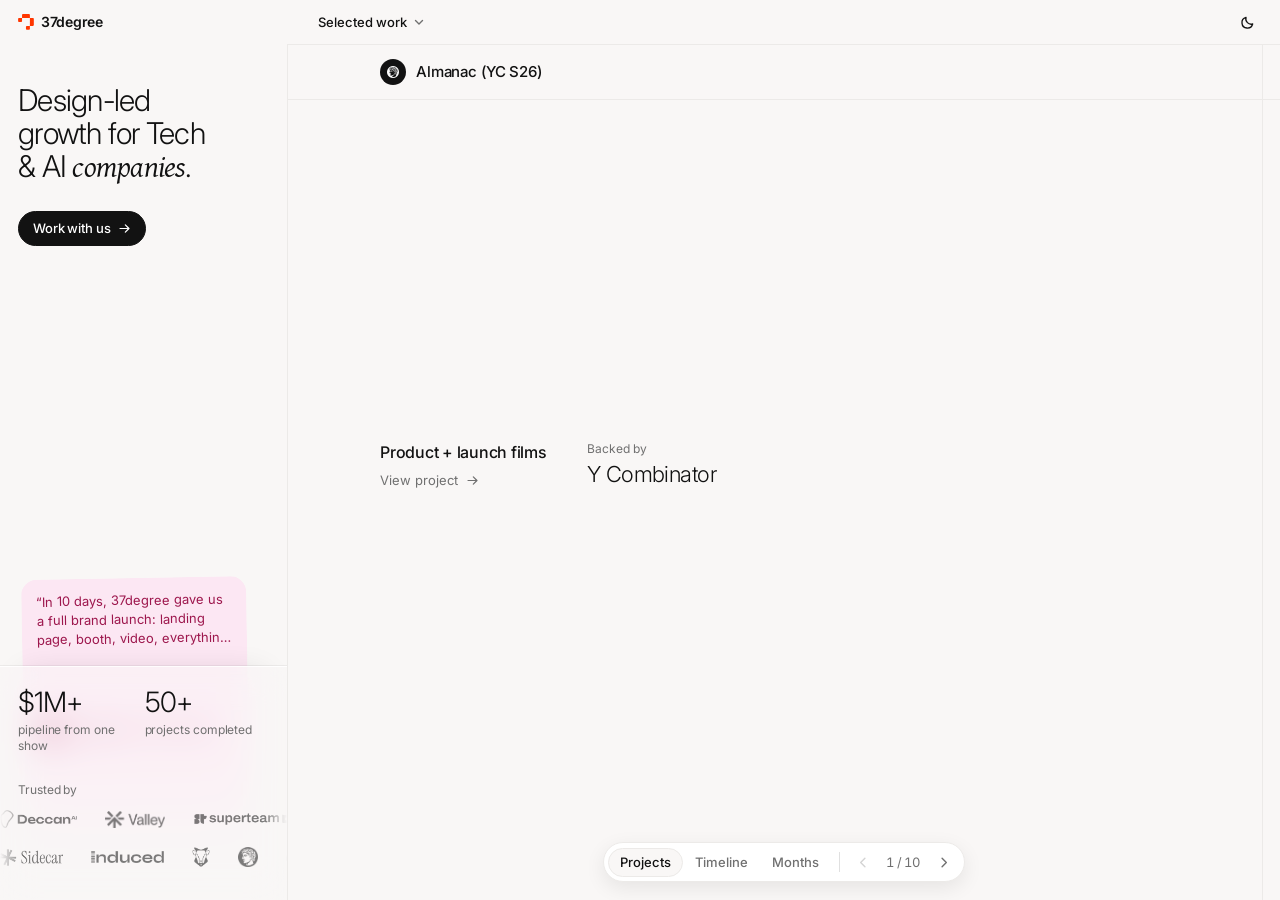
==== commit 6fbefe8b: "Projects: client names, logos and facts; glass pocket sidebar Projects now scroll freely like Timeli" ====
--- a/index.html
+++ b/index.html
@@ -9,7 +9,7 @@
   <link rel="preconnect" href="https://fonts.googleapis.com">
   <link rel="preconnect" href="https://fonts.gstatic.com" crossorigin>
   <link href="https://fonts.googleapis.com/css2?family=Gentium+Plus:ital@1&family=Mrs+Saint+Delafield&family=Inter:wght@300;400;500;600&display=swap" rel="stylesheet">
-  <link rel="stylesheet" href="css/site.css?v=20261105b">
+  <link rel="stylesheet" href="css/site.css?v=20261105t">
   <script>try { const t = localStorage.getItem('37cal.theme'); if (t) document.documentElement.dataset.theme = t; } catch (_) {}</script>
 </head>
 <body>
@@ -62,9 +62,10 @@
   <div class="flylayer" aria-hidden="true"></div>
   <aside class="sheet" role="dialog" aria-modal="true" aria-label="Case study" hidden></aside>
 
-  <script src="js/data.js?v=20261105b"></script>
-  <script src="js/cms.js?v=20261105b"></script>
-  <script src="js/app.js?v=20261105b"></script>
+  <script src="js/data.js?v=20261105t"></script>
+  <script>if (['localhost', '127.0.0.1'].includes(location.hostname)) document.write('<script src="js/dummy-facts.local.js"><\/script>');</script>
+  <script src="js/cms.js?v=20261105t"></script>
+  <script src="js/app.js?v=20261105t"></script>
   <!-- inner shadow for the engraved signature at the end of a case study -->
   <svg width="0" height="0" style="position:absolute" aria-hidden="true" focusable="false">
     <filter id="engrave" x="-5%" y="-10%" width="110%" height="130%" color-interpolation-filters="sRGB">
--- a/css/site.css
+++ b/css/site.css
@@ -979,7 +979,23 @@
   .track { padding-left: var(--side); }
   .dynbar { left: calc(50% + var(--side) / 2); }
   body.side-hidden .dynbar { left: 50%; }
-  .dyn-cta, .dyn-cta + .dyn-div { display: none; }
+  /* the sidebar holds the way in; the moment it slides away, the same button springs up beside the bar, so there's always one */
+  .dyn-cta + .dyn-div { display: none; }
+  .dyn-cta {
+    position: absolute; left: calc(100% + 8px); top: 50%;
+    display: flex; align-items: center; height: 40px; padding: 0 16px;
+    box-shadow: 0 6px 20px rgba(18, 18, 18, .16);
+    /* out: tucks back toward the bar, quicker than it arrived */
+    opacity: 0; visibility: hidden; pointer-events: none;
+    transform: translateY(-50%) translateX(-18px) scale(.78); transform-origin: left center;
+    transition: opacity .16s ease-in, transform .22s cubic-bezier(.4, 0, 1, 1), visibility 0s .22s, background .2s, color .2s;
+  }
+  /* in: slides out from the bar's edge on a soft spring, just after the sidebar starts to leave */
+  body.side-hidden .dyn-cta {
+    opacity: 1; visibility: visible; pointer-events: auto;
+    transform: translateY(-50%);
+    transition: opacity .2s ease-out .1s, transform .55s var(--spring) .1s, visibility 0s, background .2s, color .2s;
+  }
   .side {
     position: fixed; inset: var(--top) auto 0 0; z-index: 30; width: var(--side);
     display: flex; flex-direction: column; gap: 40px; padding: 32px 32px 32px 18px;
@@ -990,14 +1006,13 @@
   .side.is-over { box-shadow: 18px 0 48px -24px rgba(18, 18, 18, .22); }
   body.side-hidden .side { transform: translateX(-100%); }
 }
-.side__top { display: flex; flex-direction: column; align-items: flex-start; gap: 24px; }
-.side h1 { margin: 0; font: 300 24px/1.16 var(--font-sans); letter-spacing: -0.02em; }
+.side__top { display: flex; flex-direction: column; align-items: flex-start; gap: 28px; padding-top: 8px; }
+.side h1 { margin: 0; font: 300 30px/1.1 var(--font-sans); letter-spacing: -0.025em; text-wrap: balance; }
 .side__mid { display: flex; flex-direction: column; gap: 12px; }
 .side__mid p { margin: 0; font: 400 13px/1.55 var(--font-sans); color: var(--muted); }
 .side__cta { padding: 10px 14px; font-size: 13px; }
 .side__cta svg { width: 13px; height: 13px; }
-.side__end { margin-top: auto; }
-.side__label { display: block; margin-bottom: 18px; font: 400 12px/1 var(--font-sans); color: var(--muted); }
+.side__label { display: block; margin-bottom: 12px; font: 400 12px/1 var(--font-sans); color: var(--muted); }
 .marquee {
   overflow: hidden; color: var(--ink);
   -webkit-mask-image: linear-gradient(to right, transparent, #000 8%, #000 92%, transparent);
@@ -1034,17 +1049,54 @@
   --stage-h: calc(100vh - var(--top) - 92px);
   --slide-w: min(calc(var(--stage-h) * .68 * 1.6), calc(100vw - var(--side) - 180px));
 }
-.col--wall { flex: 0 0 auto; display: flex; align-items: center; gap: 56px; height: var(--stage-h); margin-right: 140px; border-right: 0; }
-.col--wall > .wk { flex: 0 0 var(--slide-w); width: var(--slide-w); }
-body[data-showing="projects"] .side { border-right: 0; }
-.col--wall:first-child { margin-left: calc((100vw - var(--side) - var(--slide-w)) / 2); }
-body[data-showing="projects"] .col--end { display: flex; align-items: center; flex: 0 0 auto; height: var(--stage-h); margin-right: calc((100vw - 340px) / 2); }
+/* the timeline's ruled lines, with the client where the date would be, lined up with the left edge of the work */
+.col--wall { --slide-pad: 72px; flex: 0 0 auto; }
+.col--wall:first-child { --slide-pad: calc((100vw - var(--side) - var(--slide-w)) / 2); }
+.col--wall .col-head { flex-direction: row; justify-content: flex-start; gap: 10px; padding-left: calc(var(--slide-pad) + 2px); }
+.col--wall .col-head b { font: 500 15px/1.25 var(--font-sans); letter-spacing: -0.01em; white-space: nowrap; }
+.col--wall .col-head .fold__av, .wk__who .fold__av { width: 26px; height: 26px; flex: none; font-size: 11px; color: var(--paper-2); background: var(--ink); box-shadow: none; }
+.col--wall .col-head .fold__mk, .wk__who .fold__mk { height: 12px; width: calc(12px * var(--mk)); }
+.slide { display: flex; align-items: center; gap: 56px; height: calc(var(--stage-h) - var(--head)); padding: 0 72px 0 var(--slide-pad, 72px); }
+.slide > .wk { flex: 0 0 var(--slide-w); width: var(--slide-w); }
+body[data-showing="projects"] .col--end { flex: 0 0 auto; margin-right: calc((100vw - 504px) / 2); }
+body[data-showing="projects"] .col--end .col-head { margin-right: calc((504px - 100vw) / 2); }
 /* sticky notes from the timeline, set down in the white space beside the work */
 .sticky { flex: 0 0 264px; width: 264px; transform: rotate(-2deg); transition: transform .3s var(--ease); }
 .col--wall:nth-child(even) .sticky { transform: rotate(1.6deg); }
 .sticky:hover { transform: none !important; }
 .sticky .card { width: 100%; min-height: 230px; margin: 0; }
 .sticky .card:has(.stack) { min-height: 290px; }
+/* the sidebar's proof: two numbers and a client's words */
+/* the foot of the sidebar: one column of proof, ruled like the calendar */
+.side__proof { display: flex; flex-direction: column; margin-top: auto; }
+.side__proof > * { padding: 20px 0; border-top: 1px solid var(--line-2); }
+.side__proof > :last-child { padding-bottom: 0; }
+/* the testimonial is tucked behind a pane of frosted glass, like the folders: the words peek out, the rest shows through,
+   its author rises into view as you reach for it, and a click opens it */
+.side__proof > .side__peek { position: relative; z-index: 0; margin: 0 6px -88px; padding: 0; border: 0; transform: rotate(-1deg); transform-origin: 50% 100%; transition: transform .35s var(--spring); }
+.side__peek:hover, .side__peek:focus-within { transform: translateY(-86px) rotate(0deg); }
+.side__peek .card { width: 100%; min-height: 176px; margin: 0; }
+/* one pane of glass, edge to edge across the panel and down to its foot */
+.side__proof > .side__pocket {
+  position: relative; z-index: 1; margin: 0 -32px -32px -18px; padding: 22px 32px 32px 18px; border: 0;
+  background: color-mix(in srgb, var(--paper) 58%, transparent);
+  -webkit-backdrop-filter: blur(18px) saturate(1.25); backdrop-filter: blur(18px) saturate(1.25);
+  box-shadow: inset 0 1px 0 color-mix(in srgb, var(--paper-2) 80%, transparent), 0 -1px 0 color-mix(in srgb, var(--ink) 5%, transparent), 0 -14px 30px -24px rgba(18, 18, 18, .16);
+}
+.side__trust { margin-top: 30px; }
+/* the note's colour carries on behind the glass, so the frost reads all the way down to the logos */
+.side__peek .card { position: relative; overflow: visible; }
+.side__peek .card::after { content: ''; position: absolute; left: 0; right: 0; top: calc(100% - 1px); height: 112px; background: linear-gradient(var(--bg), transparent); pointer-events: none; }
+/* the logos run the full width of the panel and fade out at its edges */
+.side__trust .marquees { margin: 0 -32px 0 -18px; gap: 16px; }
+.side__trust .marquee__set { height: 22px; opacity: .55; }
+@media (max-height: 760px) { .side__proof > .side__peek { display: none; } }
+.marquees { display: flex; flex-direction: column; gap: 10px; }
+.marquee--rev .marquee__track { animation-direction: reverse; }
+.side__stats { display: grid; grid-template-columns: 1fr 1fr; gap: 16px; margin: 0; }
+.side__stats div { display: flex; flex-direction: column-reverse; justify-content: flex-end; gap: 6px; }
+.side__stats dd { margin: 0; font: 300 28px/1 var(--font-sans); letter-spacing: -0.03em; }
+.side__stats dt { font: 400 12px/1.35 var(--font-sans); color: var(--muted); }
 .wk { display: flex; flex-direction: column; width: 100%; min-width: 0; text-align: left; animation: rise .5s var(--ease) both; animation-delay: calc(var(--i) * 40ms); }
 .wk__m { position: relative; display: block; flex: none; aspect-ratio: 16 / 10; overflow: hidden; border-radius: 20px; background: color-mix(in srgb, var(--ink) 5%, var(--paper-2)); }
 .wk__m::after { content: ''; position: absolute; inset: 0; border-radius: inherit; box-shadow: inset 0 0 0 1px color-mix(in srgb, var(--ink) 6%, transparent); pointer-events: none; }
@@ -1063,10 +1115,18 @@
 .wk .wk__m.is-set img:first-of-type:nth-last-of-type(2) { left: 7%; width: 41%; }
 .wk .wk__m.is-set img:nth-of-type(2):last-of-type { left: 52%; width: 41%; }
 .wk .wk__m.is-set img:only-of-type { left: 10%; width: 80%; }
-.wk__cap { display: flex; flex: none; align-items: flex-start; justify-content: space-between; gap: 24px; min-width: 0; padding: 20px 2px 0; }
-.wk__t { display: flex; flex-direction: column; gap: 2px; min-width: 0; flex: 1; font: 400 14px/1.3 var(--font-sans); color: var(--muted); }
-.wk__t b { font-weight: 500; font-size: 15px; letter-spacing: -0.01em; color: var(--ink); }
-.wk__t b, .wk__t span { overflow: hidden; text-overflow: ellipsis; white-space: nowrap; }
+.wk__cap { display: flex; flex: none; align-items: flex-start; justify-content: space-between; gap: 40px; min-width: 0; padding: 24px 2px 0; }
+/* left: what it is and how to open it. right: two figures, large enough to read at a glance */
+.wk__about { display: flex; flex-direction: column; align-items: flex-start; gap: 8px; min-width: 0; }
+.wk__title { font: 500 16px/1.3 var(--font-sans); letter-spacing: -0.015em; color: var(--ink); text-wrap: balance; }
+.wk__figs { display: flex; flex: none; gap: 48px; }
+.wk__fig { display: flex; flex-direction: column; gap: 6px; }
+.wk__fig i { font: 400 12px/1.2 var(--font-sans); color: var(--muted); }
+.wk__fig b { font: 300 22px/1.15 var(--font-sans); letter-spacing: -0.025em; color: var(--ink); white-space: nowrap; }
+/* where there's no header band above the work (phones, the board), the client sits on the block itself */
+.wk__who { display: flex; flex: none; align-items: center; gap: 8px; padding: 0 2px 12px; }
+.wk__who b { font: 500 14px/1.25 var(--font-sans); letter-spacing: -0.01em; color: var(--ink); white-space: nowrap; overflow: hidden; text-overflow: ellipsis; }
+.col--wall .wk__who { display: none; }
 /* every card says it opens, in words and an arrow that fills as you reach for it */
 .wk__open { display: flex; flex: none; align-items: center; gap: 8px; font: 400 13px/1.5 var(--font-sans); color: var(--muted); white-space: nowrap; transition: color .2s; }
 .wk__open i { display: grid; place-items: center; transition: transform .25s var(--ease); }
@@ -1087,7 +1147,11 @@
 .dyn-step { display: none; align-items: center; gap: 2px; padding-right: 2px; }
 .dyn-count { min-width: 46px; font: 400 13px/1 var(--font-sans); font-variant-numeric: tabular-nums; color: var(--muted); text-align: center; }
 .dyn-step button:disabled { opacity: .3; cursor: default; background: none; }
-.wall__end { display: flex; flex-direction: column; align-items: flex-start; gap: 28px; }
+.wall__end { display: flex; flex-direction: column; align-items: flex-start; }
+.outro__go { display: flex; flex-wrap: wrap; align-items: center; gap: 8px; margin: 6px 0 14px; }
+.outro__cta { padding: 11px 16px; font-size: 13px; }
+.outro__cta svg { width: 13px; height: 13px; transition: transform .25s var(--ease); }
+.outro__cta:hover svg { transform: translateX(3px); }
 .wall__end .outro { padding: 0; }
 .wall__more { display: inline-flex; align-items: center; gap: 8px; padding: 10px 16px; border-radius: var(--r-pill); font: 500 13px/1 var(--font-sans); color: var(--ink); box-shadow: inset 0 0 0 1px var(--line); transition: background .2s, color .2s, box-shadow .2s; }
 .wall__more:hover { color: var(--paper-2); background: var(--ink); box-shadow: none; }
@@ -1101,9 +1165,10 @@
 }
 @media (max-width: 760px) {
   .ag-wall .sticky { justify-self: center; }
-  .agenda > .wall__more { margin: 30px 0 0; }
-  .ag-wall .wk__cap { padding-top: 14px; }
+  .ag-wall .wk__cap { flex-direction: column; gap: 18px; padding-top: 14px; }
+  .ag-wall .wk__figs { gap: 32px; }
+  .ag-wall .wk__fig b { font-size: 19px; }
 }
 /* the sign-off's text style was reaching into its avatars; keep their initials centred and legible */
 .outro .who a .avatar { display: grid; place-items: center; font: 600 12px/1 var(--font-sans); color: var(--paper-2); }
-.wall__end { max-width: 340px; }
+.wall__end { max-width: 360px; }
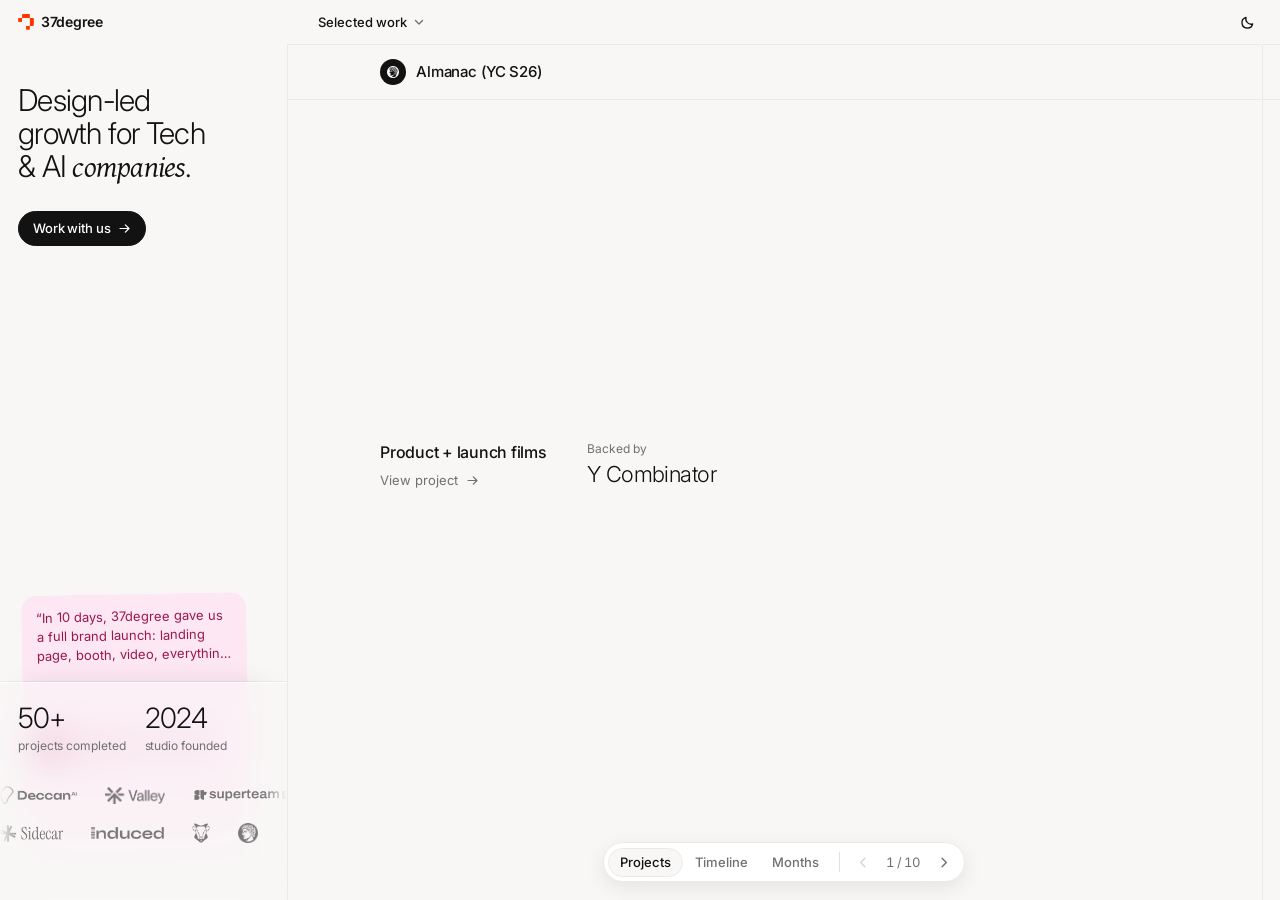
==== commit 5f2cb628: "Sidebar: studio facts, no Trusted by label, more room under the logos Co-Authored-By: Claude Opus 5." ====
--- a/index.html
+++ b/index.html
@@ -9,7 +9,7 @@
   <link rel="preconnect" href="https://fonts.googleapis.com">
   <link rel="preconnect" href="https://fonts.gstatic.com" crossorigin>
   <link href="https://fonts.googleapis.com/css2?family=Gentium+Plus:ital@1&family=Mrs+Saint+Delafield&family=Inter:wght@300;400;500;600&display=swap" rel="stylesheet">
-  <link rel="stylesheet" href="css/site.css?v=20261105t">
+  <link rel="stylesheet" href="css/site.css?v=20261105v">
   <script>try { const t = localStorage.getItem('37cal.theme'); if (t) document.documentElement.dataset.theme = t; } catch (_) {}</script>
 </head>
 <body>
@@ -62,10 +62,10 @@
   <div class="flylayer" aria-hidden="true"></div>
   <aside class="sheet" role="dialog" aria-modal="true" aria-label="Case study" hidden></aside>
 
-  <script src="js/data.js?v=20261105t"></script>
+  <script src="js/data.js?v=20261105v"></script>
   <script>if (['localhost', '127.0.0.1'].includes(location.hostname)) document.write('<script src="js/dummy-facts.local.js"><\/script>');</script>
-  <script src="js/cms.js?v=20261105t"></script>
-  <script src="js/app.js?v=20261105t"></script>
+  <script src="js/cms.js?v=20261105v"></script>
+  <script src="js/app.js?v=20261105v"></script>
   <!-- inner shadow for the engraved signature at the end of a case study -->
   <svg width="0" height="0" style="position:absolute" aria-hidden="true" focusable="false">
     <filter id="engrave" x="-5%" y="-10%" width="110%" height="130%" color-interpolation-filters="sRGB">
--- a/css/site.css
+++ b/css/site.css
@@ -1012,7 +1012,6 @@
 .side__mid p { margin: 0; font: 400 13px/1.55 var(--font-sans); color: var(--muted); }
 .side__cta { padding: 10px 14px; font-size: 13px; }
 .side__cta svg { width: 13px; height: 13px; }
-.side__label { display: block; margin-bottom: 12px; font: 400 12px/1 var(--font-sans); color: var(--muted); }
 .marquee {
   overflow: hidden; color: var(--ink);
   -webkit-mask-image: linear-gradient(to right, transparent, #000 8%, #000 92%, transparent);
@@ -1078,7 +1077,7 @@
 .side__peek .card { width: 100%; min-height: 176px; margin: 0; }
 /* one pane of glass, edge to edge across the panel and down to its foot */
 .side__proof > .side__pocket {
-  position: relative; z-index: 1; margin: 0 -32px -32px -18px; padding: 22px 32px 32px 18px; border: 0;
+  position: relative; z-index: 1; margin: 0 -32px -32px -18px; padding: 22px 32px 56px 18px; border: 0;
   background: color-mix(in srgb, var(--paper) 58%, transparent);
   -webkit-backdrop-filter: blur(18px) saturate(1.25); backdrop-filter: blur(18px) saturate(1.25);
   box-shadow: inset 0 1px 0 color-mix(in srgb, var(--paper-2) 80%, transparent), 0 -1px 0 color-mix(in srgb, var(--ink) 5%, transparent), 0 -14px 30px -24px rgba(18, 18, 18, .16);
